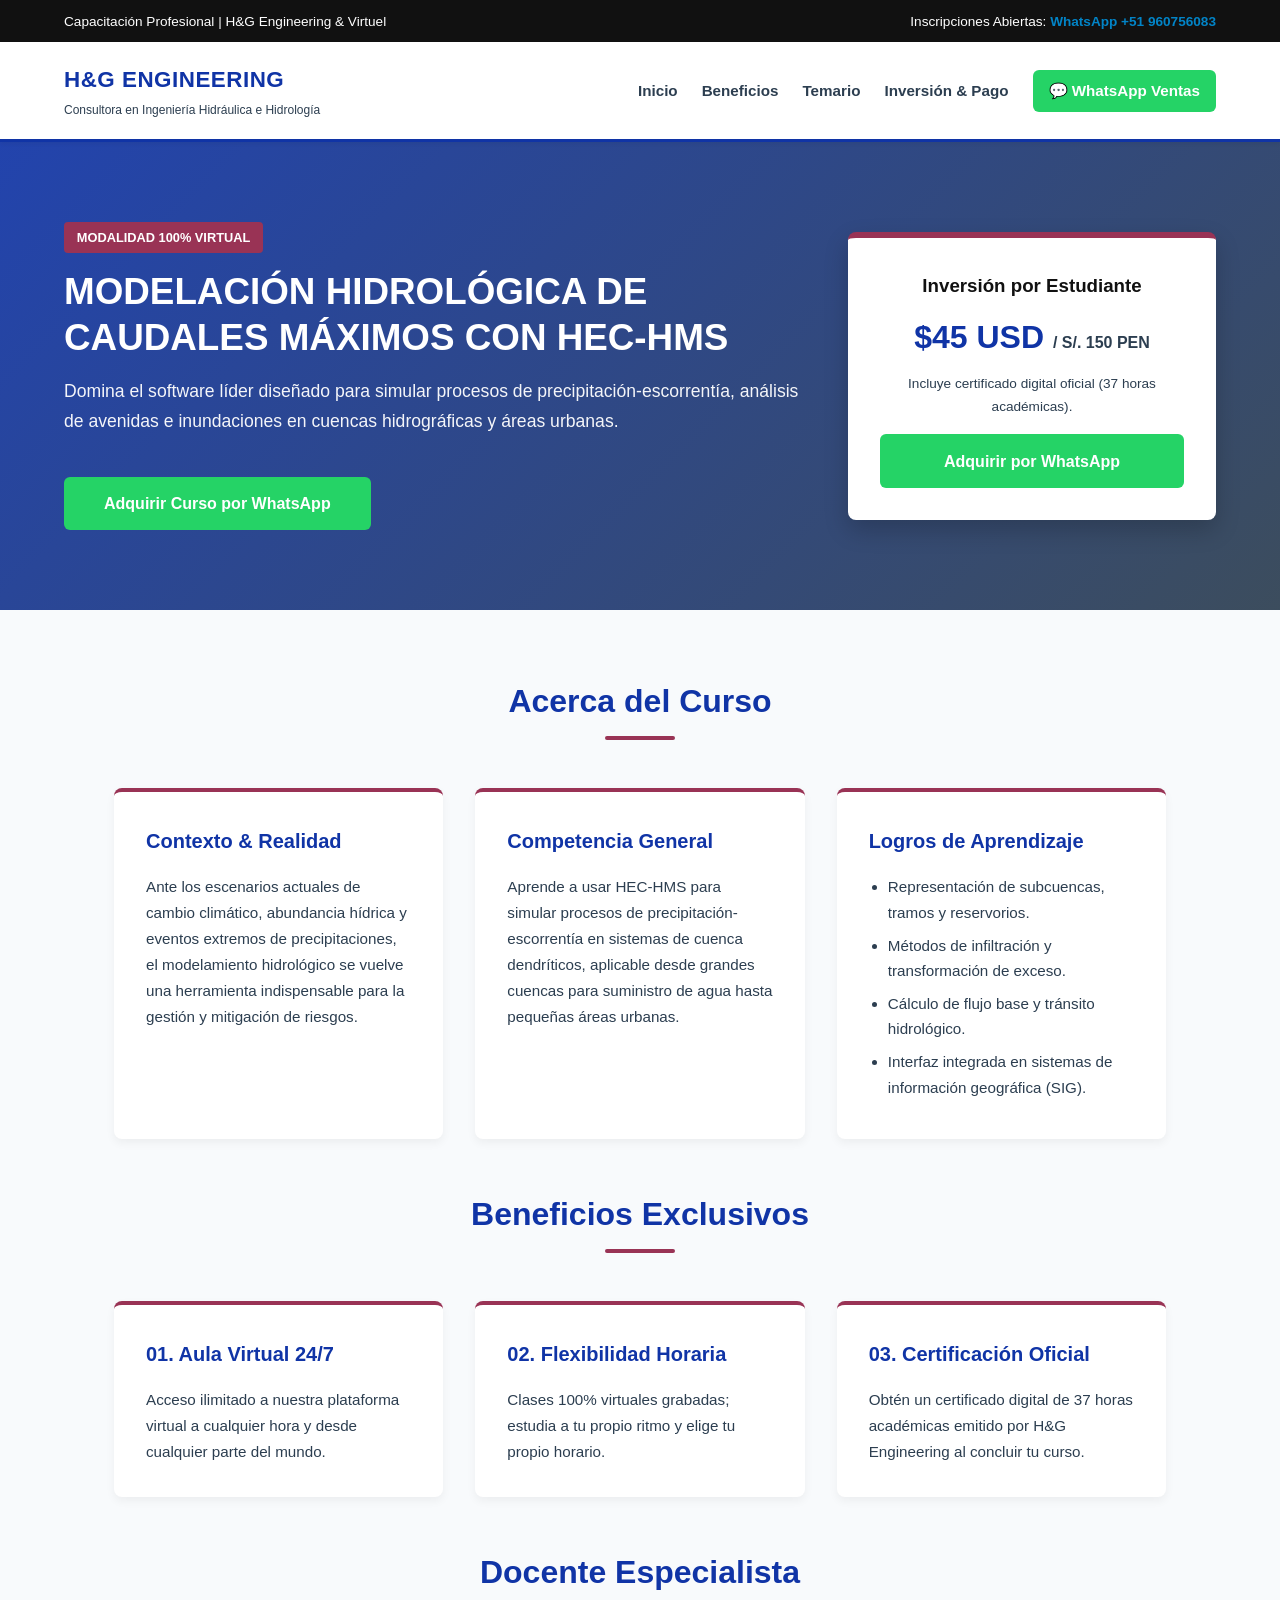
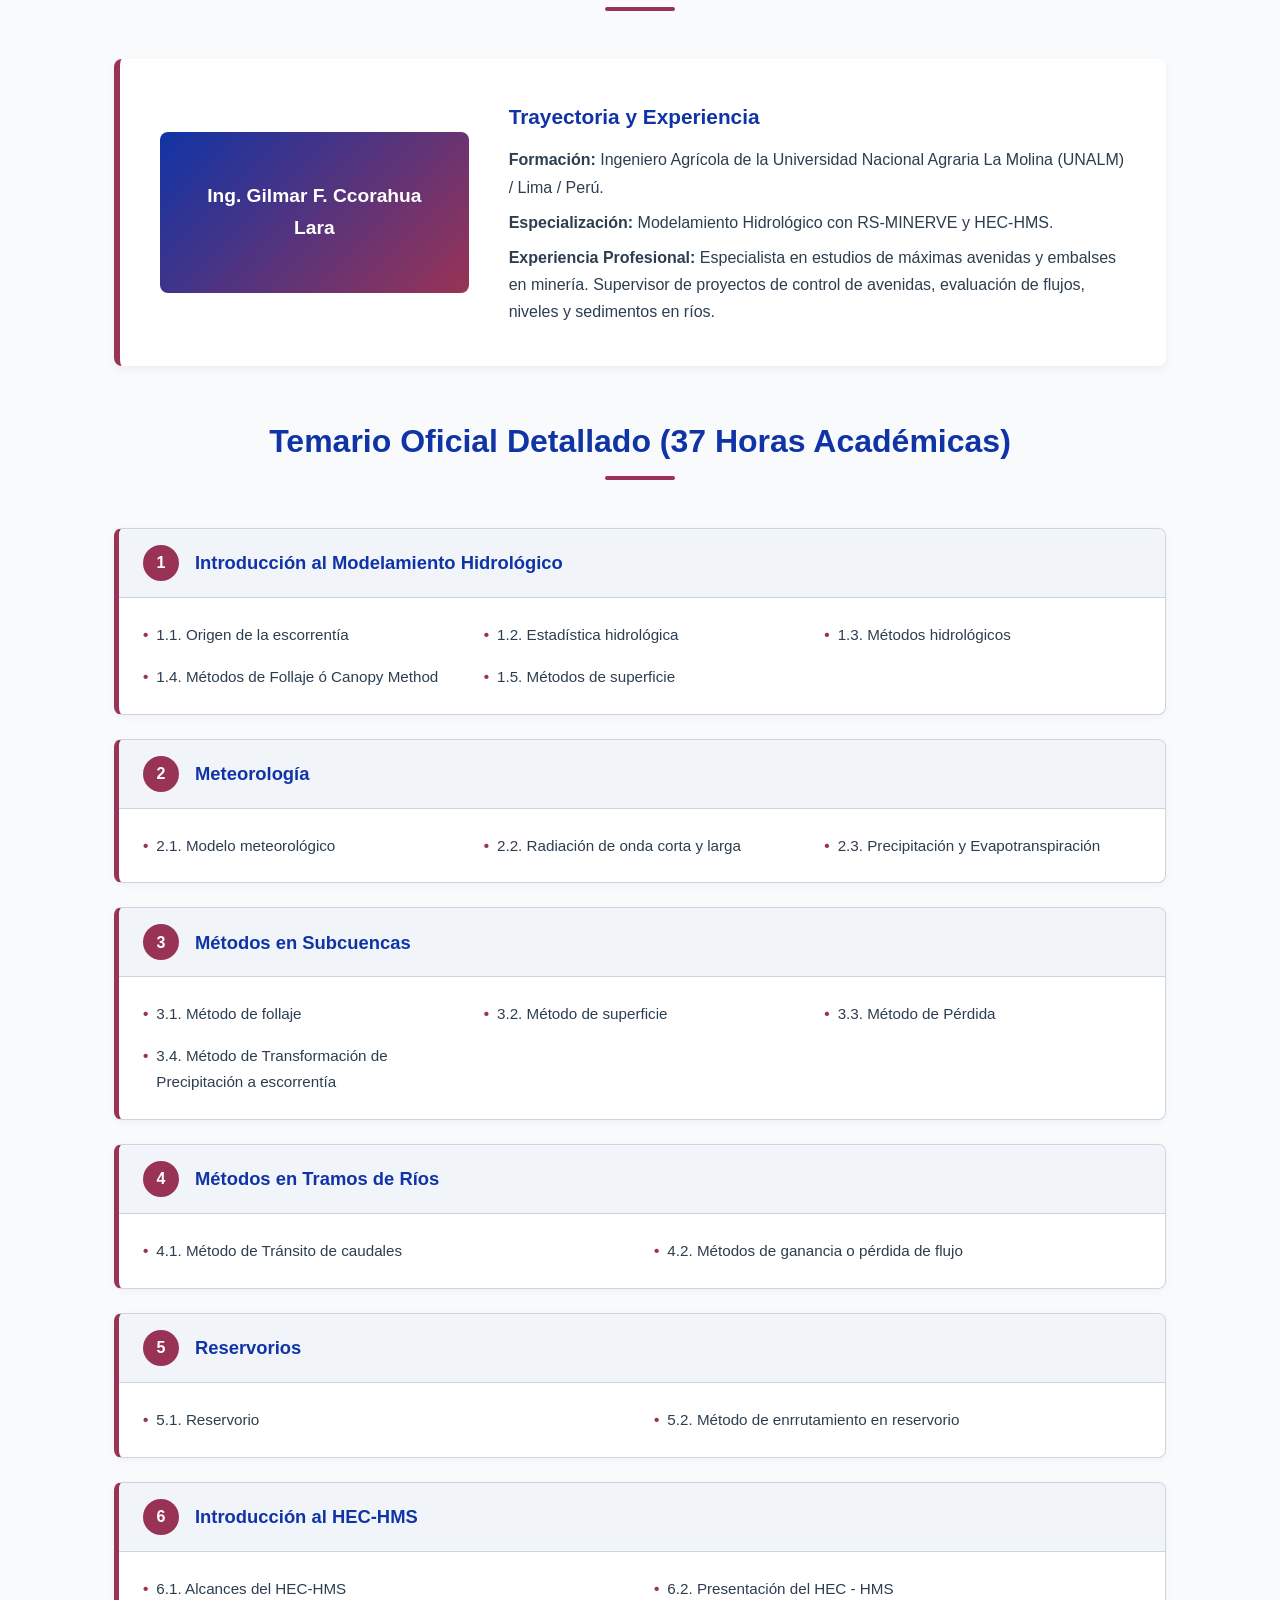
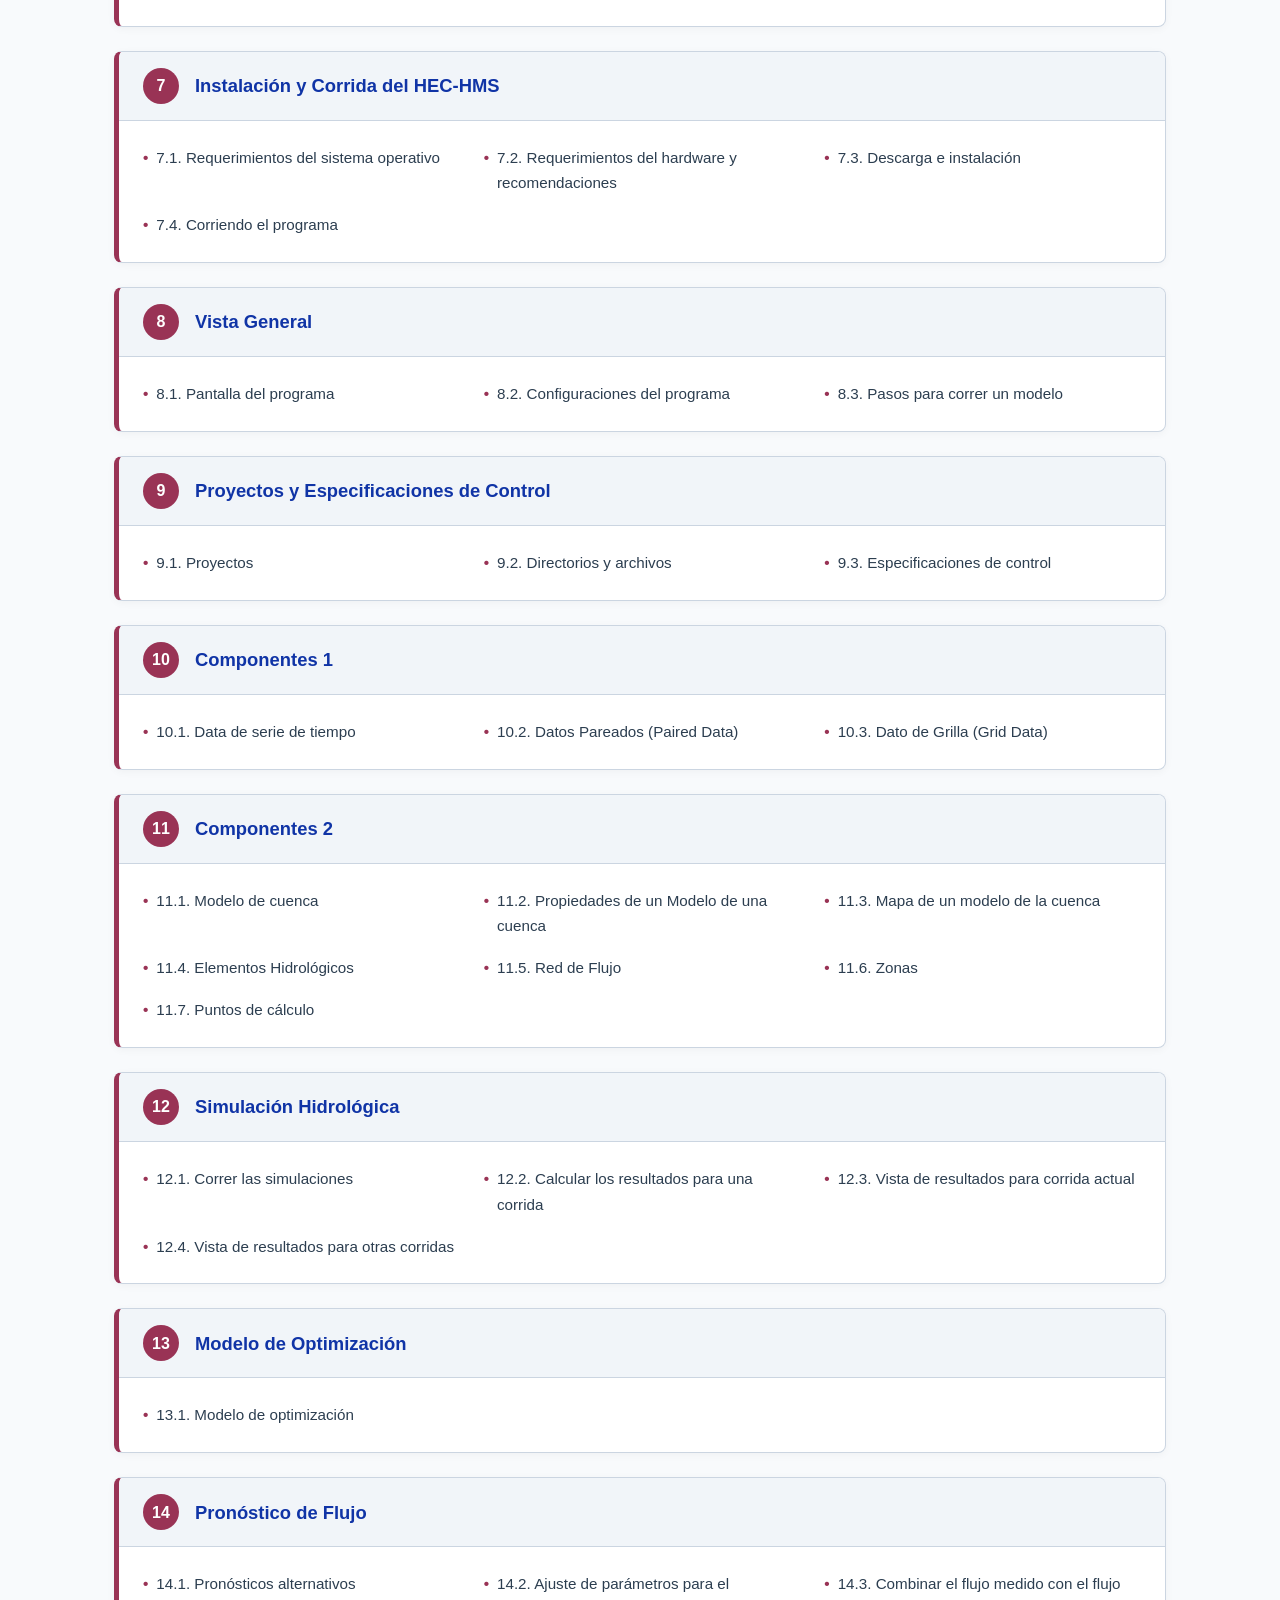
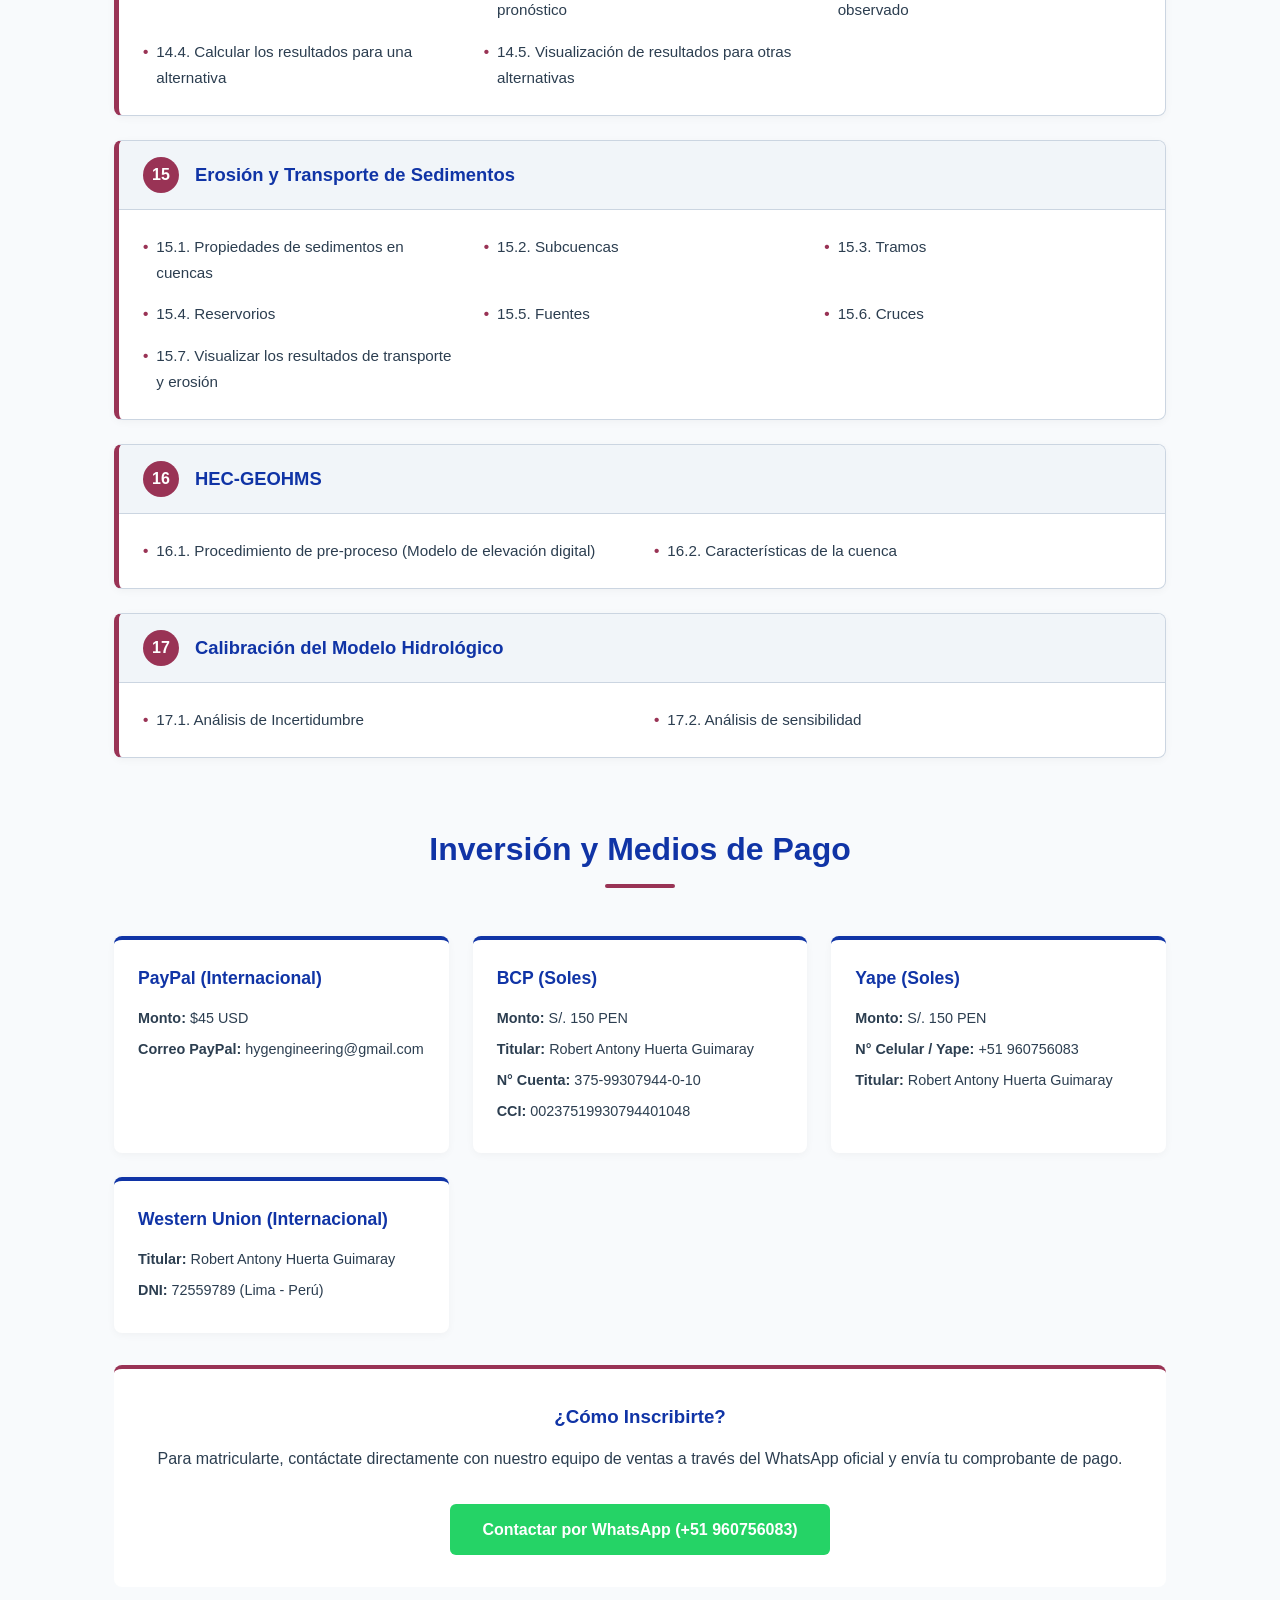
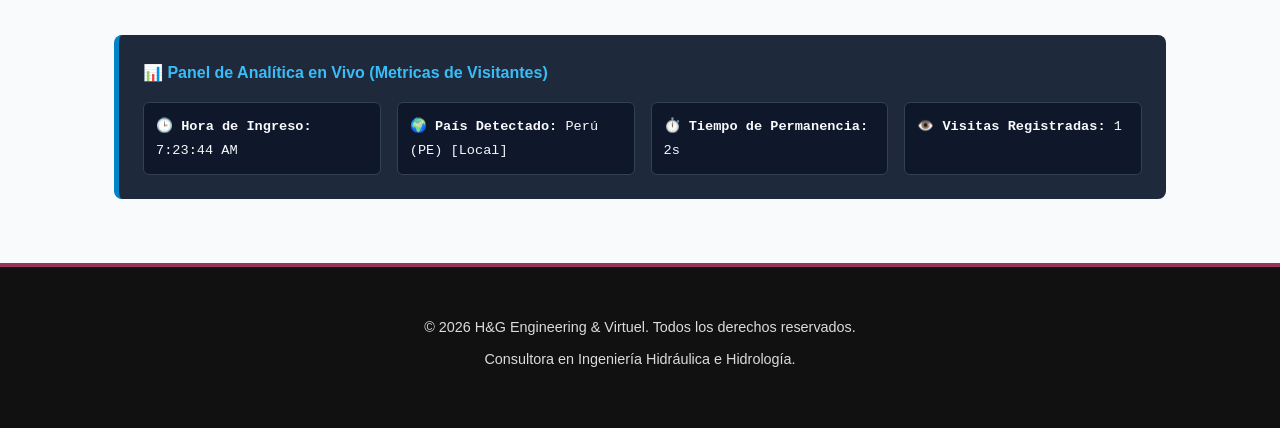
==== index.html @ 6b9d4b21 "Add files via upload" ====
<!DOCTYPE html>
<html lang="es">
<head>
    <meta charset="UTF-8">
    <meta name="viewport" content="width=device-width, initial-scale=1.0">
    <title>Cursos Virtuales de Ingeniería | H&G Engineering</title>
    <style>
        :root {
            --azul-egipcio: #1034A6;
            --azul-cielo: #0284C7;
            --guinda: #993355;
            --guinda-hover: #7A2641;
            --gris-oscuro: #2C3E50;
            --blanco: #FFFFFF;
            --negro: #111111;
            --fondo-gris: #F8FAFC;
            --borde-color: #CBD5E1;
        }

        * {
            box-sizing: border-box;
            margin: 0;
            padding: 0;
            scroll-behavior: smooth;
        }

        body {
            font-family: 'Segoe UI', Tahoma, Geneva, Verdana, sans-serif;
            background-color: var(--fondo-gris);
            color: var(--gris-oscuro);
            line-height: 1.7;
        }

        /* Top Bar */
        .top-bar {
            background-color: var(--negro);
            color: var(--blanco);
            padding: 0.6rem 5%;
            font-size: 0.85rem;
            display: flex;
            justify-content: space-between;
            align-items: center;
            flex-wrap: wrap;
            gap: 0.5rem;
        }

        .top-bar span {
            color: var(--azul-cielo);
            font-weight: bold;
        }

        /* Header / Nav */
        header {
            background-color: var(--blanco);
            border-bottom: 3px solid var(--azul-egipcio);
            padding: 1.2rem 5%;
            display: flex;
            justify-content: space-between;
            align-items: center;
            position: sticky;
            top: 0;
            z-index: 1000;
            box-shadow: 0 2px 4px rgba(0,0,0,0.05);
        }

        .logo h1 {
            font-size: 1.4rem;
            color: var(--azul-egipcio);
            text-transform: uppercase;
            letter-spacing: 0.5px;
        }

        .logo span {
            color: var(--azul-egipcio);
        }

        .logo-sub {
            font-size: 0.75rem;
            color: var(--gris-oscuro);
        }

        nav ul {
            list-style: none;
            display: flex;
            gap: 1.5rem;
            align-items: center;
        }

        nav a {
            text-decoration: none;
            color: var(--gris-oscuro);
            font-weight: 600;
            font-size: 0.95rem;
            transition: color 0.2s;
        }

        nav a:hover {
            color: var(--guinda);
        }

        .btn-whatsapp-header {
            background-color: #25D366;
            color: white !important;
            padding: 0.5rem 1rem;
            border-radius: 6px;
            font-weight: bold;
            display: inline-flex;
            align-items: center;
            gap: 0.4rem;
            text-decoration: none;
        }

        .btn-whatsapp-header:hover {
            background-color: #1EBE5D;
        }

        /* Hero Section */
        .hero {
            background: linear-gradient(135deg, rgba(16, 52, 166, 0.92), rgba(44, 62, 80, 0.92)), url('https://images.unsplash.com/photo-1541888946425-d0fbb18f029b?auto=format&fit=crop&w=1920&q=80') no-repeat center center/cover;
            color: var(--blanco);
            padding: 5rem 5%;
            display: grid;
            grid-template-columns: 2fr 1fr;
            gap: 3rem;
            align-items: center;
        }

        .hero-content h2 {
            font-size: 2.3rem;
            margin-bottom: 1rem;
            line-height: 1.25;
            text-transform: uppercase;
        }

        .hero-content p {
            font-size: 1.1rem;
            opacity: 0.95;
            margin-bottom: 1.5rem;
        }

        .badge {
            display: inline-block;
            background-color: var(--guinda);
            color: var(--blanco);
            padding: 0.3rem 0.8rem;
            font-size: 0.8rem;
            font-weight: bold;
            text-transform: uppercase;
            border-radius: 4px;
            margin-bottom: 1rem;
        }

        .hero-card {
            background: var(--blanco);
            color: var(--negro);
            padding: 2rem;
            border-radius: 8px;
            border-top: 6px solid var(--guinda);
            box-shadow: 0 10px 25px rgba(0,0,0,0.2);
            text-align: center;
        }

        .price-tag {
            font-size: 2rem;
            color: var(--azul-egipcio);
            font-weight: bold;
            margin: 0.5rem 0;
        }

        .price-tag span {
            font-size: 1rem;
            color: var(--gris-oscuro);
        }

        .btn {
            display: block;
            text-align: center;
            background-color: var(--guinda);
            color: var(--blanco);
            padding: 0.85rem;
            text-decoration: none;
            font-weight: bold;
            border-radius: 6px;
            transition: background 0.2s, transform 0.1s;
            margin-top: 1rem;
        }

        .btn:hover {
            background-color: var(--guinda-hover);
            transform: translateY(-2px);
        }

        .btn-whatsapp-main {
            background-color: #25D366;
        }
        .btn-whatsapp-main:hover {
            background-color: #1EBE5D;
        }

        /* Container */
        .container {
            max-width: 1100px;
            margin: 4rem auto;
            padding: 0 1.5rem;
        }

        .section-title {
            text-align: center;
            font-size: 2rem;
            color: var(--azul-egipcio);
            margin-bottom: 3rem;
            position: relative;
        }

        .section-title::after {
            content: '';
            display: block;
            width: 70px;
            height: 4px;
            background-color: var(--guinda);
            margin: 0.5rem auto 0 auto;
            border-radius: 2px;
        }

        /* Grid Cards */
        .grid-3 {
            display: grid;
            grid-template-columns: repeat(auto-fit, minmax(300px, 1fr));
            gap: 2rem;
            margin-bottom: 3rem;
        }

        .card {
            background: var(--blanco);
            border-radius: 8px;
            padding: 2rem;
            box-shadow: 0 4px 10px rgba(0,0,0,0.05);
            border-top: 4px solid var(--guinda);
            transition: transform 0.2s;
        }

        .card:hover {
            transform: translateY(-5px);
        }

        .card h3 {
            color: var(--azul-egipcio);
            margin-bottom: 1rem;
            font-size: 1.25rem;
        }

        .card p, .card ul {
            font-size: 0.95rem;
            color: var(--gris-oscuro);
        }

        .card ul {
            margin-left: 1.2rem;
            margin-top: 0.5rem;
        }

        .card li {
            margin-bottom: 0.4rem;
        }

        /* Detailed Temario Styles */
        .temario-container {
            display: flex;
            flex-direction: column;
            gap: 1.5rem;
        }

        .modulo-card {
            background: var(--blanco);
            border-radius: 8px;
            border: 1px solid var(--borde-color);
            box-shadow: 0 2px 8px rgba(0,0,0,0.04);
            overflow: hidden;
            border-left: 5px solid var(--guinda);
        }

        .modulo-header {
            background-color: #F1F5F9;
            padding: 1rem 1.5rem;
            display: flex;
            align-items: center;
            gap: 1rem;
            border-bottom: 1px solid var(--borde-color);
        }

        .modulo-num {
            background-color: var(--guinda);
            color: var(--blanco);
            width: 36px;
            height: 36px;
            display: flex;
            align-items: center;
            justify-content: center;
            border-radius: 50%;
            font-weight: bold;
            font-size: 1rem;
            flex-shrink: 0;
        }

        .modulo-header h3 {
            color: var(--azul-egipcio);
            font-size: 1.15rem;
        }

        .modulo-body {
            padding: 1.25rem 1.5rem;
        }

        .modulo-body ul {
            list-style: none;
            display: grid;
            grid-template-columns: repeat(auto-fit, minmax(280px, 1fr));
            gap: 0.5rem 1.5rem;
        }

        .modulo-body li {
            font-size: 0.95rem;
            color: var(--gris-oscuro);
            padding: 0.25rem 0;
            display: flex;
            align-items: flex-start;
            gap: 0.5rem;
        }

        .modulo-body li::before {
            content: "•";
            color: var(--guinda);
            font-weight: bold;
        }

        @media (max-width: 768px) {
            .hero {
                grid-template-columns: 1fr;
            }
            nav ul {
                display: none;
            }
            .modulo-body ul {
                grid-template-columns: 1fr;
            }
        }

        /* Docente Section */
        .docente-section {
            background: var(--blanco);
            border-radius: 8px;
            padding: 2.5rem;
            box-shadow: 0 4px 10px rgba(0,0,0,0.05);
            display: grid;
            grid-template-columns: 1fr 2fr;
            gap: 2.5rem;
            align-items: center;
            margin-bottom: 3rem;
            border-left: 6px solid var(--guinda);
        }

        .docente-img {
            background: linear-gradient(135deg, var(--azul-egipcio), var(--guinda));
            color: white;
            padding: 3rem 2rem;
            text-align: center;
            border-radius: 8px;
            font-weight: bold;
            font-size: 1.2rem;
        }

        /* Payment Section */
        .payment-grid {
            display: grid;
            grid-template-columns: repeat(auto-fit, minmax(250px, 1fr));
            gap: 1.5rem;
        }

        .payment-card {
            background: var(--blanco);
            border-radius: 8px;
            padding: 1.5rem;
            border-top: 4px solid var(--azul-egipcio);
            box-shadow: 0 2px 8px rgba(0,0,0,0.04);
        }

        .payment-card h4 {
            color: var(--azul-egipcio);
            margin-bottom: 0.75rem;
            font-size: 1.1rem;
        }

        .payment-card p {
            font-size: 0.9rem;
            margin-bottom: 0.4rem;
        }

        /* Analytics Dashboard Widget */
        .analytics-widget {
            background: #1E293B;
            color: #F8FAFC;
            padding: 1.5rem;
            border-radius: 8px;
            margin-top: 3rem;
            font-family: monospace;
            font-size: 0.85rem;
            border-left: 5px solid var(--azul-cielo);
        }

        .analytics-widget h4 {
            color: #38BDF8;
            margin-bottom: 0.75rem;
            font-size: 1rem;
            font-family: sans-serif;
        }

        .analytics-grid {
            display: grid;
            grid-template-columns: repeat(auto-fit, minmax(200px, 1fr));
            gap: 1rem;
        }

        .stat-box {
            background: #0F172A;
            padding: 0.75rem;
            border-radius: 6px;
            border: 1px solid #334155;
        }

        /* Footer */
        footer {
            background-color: var(--negro);
            color: var(--blanco);
            text-align: center;
            padding: 3rem 1.5rem;
            margin-top: 4rem;
            border-top: 4px solid var(--guinda);
        }

        footer p {
            opacity: 0.85;
            font-size: 0.9rem;
            margin-bottom: 0.5rem;
        }
    </style>
</head>
<body id="inicio">

    <!-- Top Bar -->
    <div class="top-bar">
        <div>Capacitación Profesional | H&G Engineering & Virtuel</div>
        <div>Inscripciones Abiertas: <span>WhatsApp +51 960756083</span></div>
    </div>

    <!-- Header (Botón WhatsApp 1 de 2) -->
    <header>
        <div class="logo">
            <h1>H&G <span>Engineering</span></h1>
            <div class="logo-sub">Consultora en Ingeniería Hidráulica e Hidrología</div>
        </div>
        <nav>
            <ul>
                <li><a href="#inicio">Inicio</a></li>
                <li><a href="#beneficios">Beneficios</a></li>
                <li><a href="#temario">Temario</a></li>
                <li><a href="#inversion">Inversión & Pago</a></li>
                <li><a href="https://wa.me/51960756083?text=Hola,%20quiero%20adquirir%20el%20curso%20HEC-HMS." target="_blank" class="btn-whatsapp-header">💬 WhatsApp Ventas</a></li>
            </ul>
        </nav>
    </header>

    <!-- Hero Section -->
    <section class="hero">
        <div class="hero-content">
            <span class="badge">Modalidad 100% Virtual</span>
            <h2>Modelación Hidrológica de Caudales Máximos con HEC-HMS</h2>
            <p>Domina el software líder diseñado para simular procesos de precipitación-escorrentía, análisis de avenidas e inundaciones en cuencas hidrográficas y áreas urbanas.</p>
            <a href="https://wa.me/51960756083?text=Hola,%20quiero%20adquirir%20el%20curso%20HEC-HMS." target="_blank" class="btn btn-whatsapp-main" style="display:inline-block; width:auto; padding: 0.8rem 2.5rem;">Adquirir Curso por WhatsApp</a>
        </div>
        <div class="hero-card">
            <h3>Inversión por Estudiante</h3>
            <div class="price-tag">$45 USD <span>/ S/. 150 PEN</span></div>
            <p style="font-size: 0.85rem; color: var(--gris-oscuro); margin-bottom: 1rem;">Incluye certificado digital oficial (37 horas académicas).</p>
            <a href="https://wa.me/51960756083?text=Hola,%20quiero%20adquirir%20el%20curso%20HEC-HMS." target="_blank" class="btn btn-whatsapp-main">Adquirir por WhatsApp</a>
        </div>
    </section>

    <!-- Container -->
    <div class="container">

        <!-- Introducción & Competencia -->
        <h2 class="section-title">Acerca del Curso</h2>
        <div class="grid-3">
            <div class="card">
                <h3>Contexto & Realidad</h3>
                <p>Ante los escenarios actuales de cambio climático, abundancia hídrica y eventos extremos de precipitaciones, el modelamiento hidrológico se vuelve una herramienta indispensable para la gestión y mitigación de riesgos.</p>
            </div>
            <div class="card">
                <h3>Competencia General</h3>
                <p>Aprende a usar HEC-HMS para simular procesos de precipitación-escorrentía en sistemas de cuenca dendríticos, aplicable desde grandes cuencas para suministro de agua hasta pequeñas áreas urbanas.</p>
            </div>
            <div class="card">
                <h3>Logros de Aprendizaje</h3>
                <ul>
                    <li>Representación de subcuencas, tramos y reservorios.</li>
                    <li>Métodos de infiltración y transformación de exceso.</li>
                    <li>Cálculo de flujo base y tránsito hidrológico.</li>
                    <li>Interfaz integrada en sistemas de información geográfica (SIG).</li>
                </ul>
            </div>
        </div>

        <!-- Beneficios -->
        <h2 class="section-title" id="beneficios">Beneficios Exclusivos</h2>
        <div class="grid-3">
            <div class="card">
                <h3>01. Aula Virtual 24/7</h3>
                <p>Acceso ilimitado a nuestra plataforma virtual a cualquier hora y desde cualquier parte del mundo.</p>
            </div>
            <div class="card">
                <h3>02. Flexibilidad Horaria</h3>
                <p>Clases 100% virtuales grabadas; estudia a tu propio ritmo y elige tu propio horario.</p>
            </div>
            <div class="card">
                <h3>03. Certificación Oficial</h3>
                <p>Obtén un certificado digital de 37 horas académicas emitido por H&G Engineering al concluir tu curso.</p>
            </div>
        </div>

        <!-- Docente -->
        <h2 class="section-title">Docente Especialista</h2>
        <div class="docente-section">
            <div class="docente-img">
                Ing. Gilmar F. Ccorahua Lara
            </div>
            <div>
                <h3 style="color: var(--azul-egipcio); margin-bottom: 0.75rem; font-size: 1.3rem;">Trayectoria y Experiencia</h3>
                <p style="margin-bottom: 0.5rem;"><strong>Formación:</strong> Ingeniero Agrícola de la Universidad Nacional Agraria La Molina (UNALM) / Lima / Perú.</p>
                <p style="margin-bottom: 0.5rem;"><strong>Especialización:</strong> Modelamiento Hidrológico con RS-MINERVE y HEC-HMS.</p>
                <p><strong>Experiencia Profesional:</strong> Especialista en estudios de máximas avenidas y embalses en minería. Supervisor de proyectos de control de avenidas, evaluación de flujos, niveles y sedimentos en ríos.</p>
            </div>
        </div>

        <!-- Temario Detallado -->
        <h2 class="section-title" id="temario">Temario Oficial Detallado (37 Horas Académicas)</h2>
        <div class="temario-container">

            <div class="modulo-card">
                <div class="modulo-header">
                    <div class="modulo-num">1</div>
                    <h3>Introducción al Modelamiento Hidrológico</h3>
                </div>
                <div class="modulo-body">
                    <ul>
                        <li>1.1. Origen de la escorrentía</li>
                        <li>1.2. Estadística hidrológica</li>
                        <li>1.3. Métodos hidrológicos</li>
                        <li>1.4. Métodos de Follaje ó Canopy Method</li>
                        <li>1.5. Métodos de superficie</li>
                    </ul>
                </div>
            </div>

            <div class="modulo-card">
                <div class="modulo-header">
                    <div class="modulo-num">2</div>
                    <h3>Meteorología</h3>
                </div>
                <div class="modulo-body">
                    <ul>
                        <li>2.1. Modelo meteorológico</li>
                        <li>2.2. Radiación de onda corta y larga</li>
                        <li>2.3. Precipitación y Evapotranspiración</li>
                    </ul>
                </div>
            </div>

            <div class="modulo-card">
                <div class="modulo-header">
                    <div class="modulo-num">3</div>
                    <h3>Métodos en Subcuencas</h3>
                </div>
                <div class="modulo-body">
                    <ul>
                        <li>3.1. Método de follaje</li>
                        <li>3.2. Método de superficie</li>
                        <li>3.3. Método de Pérdida</li>
                        <li>3.4. Método de Transformación de Precipitación a escorrentía</li>
                    </ul>
                </div>
            </div>

            <div class="modulo-card">
                <div class="modulo-header">
                    <div class="modulo-num">4</div>
                    <h3>Métodos en Tramos de Ríos</h3>
                </div>
                <div class="modulo-body">
                    <ul>
                        <li>4.1. Método de Tránsito de caudales</li>
                        <li>4.2. Métodos de ganancia o pérdida de flujo</li>
                    </ul>
                </div>
            </div>

            <div class="modulo-card">
                <div class="modulo-header">
                    <div class="modulo-num">5</div>
                    <h3>Reservorios</h3>
                </div>
                <div class="modulo-body">
                    <ul>
                        <li>5.1. Reservorio</li>
                        <li>5.2. Método de enrrutamiento en reservorio</li>
                    </ul>
                </div>
            </div>

            <div class="modulo-card">
                <div class="modulo-header">
                    <div class="modulo-num">6</div>
                    <h3>Introducción al HEC-HMS</h3>
                </div>
                <div class="modulo-body">
                    <ul>
                        <li>6.1. Alcances del HEC-HMS</li>
                        <li>6.2. Presentación del HEC - HMS</li>
                    </ul>
                </div>
            </div>

            <div class="modulo-card">
                <div class="modulo-header">
                    <div class="modulo-num">7</div>
                    <h3>Instalación y Corrida del HEC-HMS</h3>
                </div>
                <div class="modulo-body">
                    <ul>
                        <li>7.1. Requerimientos del sistema operativo</li>
                        <li>7.2. Requerimientos del hardware y recomendaciones</li>
                        <li>7.3. Descarga e instalación</li>
                        <li>7.4. Corriendo el programa</li>
                    </ul>
                </div>
            </div>

            <div class="modulo-card">
                <div class="modulo-header">
                    <div class="modulo-num">8</div>
                    <h3>Vista General</h3>
                </div>
                <div class="modulo-body">
                    <ul>
                        <li>8.1. Pantalla del programa</li>
                        <li>8.2. Configuraciones del programa</li>
                        <li>8.3. Pasos para correr un modelo</li>
                    </ul>
                </div>
            </div>

            <div class="modulo-card">
                <div class="modulo-header">
                    <div class="modulo-num">9</div>
                    <h3>Proyectos y Especificaciones de Control</h3>
                </div>
                <div class="modulo-body">
                    <ul>
                        <li>9.1. Proyectos</li>
                        <li>9.2. Directorios y archivos</li>
                        <li>9.3. Especificaciones de control</li>
                    </ul>
                </div>
            </div>

            <div class="modulo-card">
                <div class="modulo-header">
                    <div class="modulo-num">10</div>
                    <h3>Componentes 1</h3>
                </div>
                <div class="modulo-body">
                    <ul>
                        <li>10.1. Data de serie de tiempo</li>
                        <li>10.2. Datos Pareados (Paired Data)</li>
                        <li>10.3. Dato de Grilla (Grid Data)</li>
                    </ul>
                </div>
            </div>

            <div class="modulo-card">
                <div class="modulo-header">
                    <div class="modulo-num">11</div>
                    <h3>Componentes 2</h3>
                </div>
                <div class="modulo-body">
                    <ul>
                        <li>11.1. Modelo de cuenca</li>
                        <li>11.2. Propiedades de un Modelo de una cuenca</li>
                        <li>11.3. Mapa de un modelo de la cuenca</li>
                        <li>11.4. Elementos Hidrológicos</li>
                        <li>11.5. Red de Flujo</li>
                        <li>11.6. Zonas</li>
                        <li>11.7. Puntos de cálculo</li>
                    </ul>
                </div>
            </div>

            <div class="modulo-card">
                <div class="modulo-header">
                    <div class="modulo-num">12</div>
                    <h3>Simulación Hidrológica</h3>
                </div>
                <div class="modulo-body">
                    <ul>
                        <li>12.1. Correr las simulaciones</li>
                        <li>12.2. Calcular los resultados para una corrida</li>
                        <li>12.3. Vista de resultados para corrida actual</li>
                        <li>12.4. Vista de resultados para otras corridas</li>
                    </ul>
                </div>
            </div>

            <div class="modulo-card">
                <div class="modulo-header">
                    <div class="modulo-num">13</div>
                    <h3>Modelo de Optimización</h3>
                </div>
                <div class="modulo-body">
                    <ul>
                        <li>13.1. Modelo de optimización</li>
                    </ul>
                </div>
            </div>

            <div class="modulo-card">
                <div class="modulo-header">
                    <div class="modulo-num">14</div>
                    <h3>Pronóstico de Flujo</h3>
                </div>
                <div class="modulo-body">
                    <ul>
                        <li>14.1. Pronósticos alternativos</li>
                        <li>14.2. Ajuste de parámetros para el pronóstico</li>
                        <li>14.3. Combinar el flujo medido con el flujo observado</li>
                        <li>14.4. Calcular los resultados para una alternativa</li>
                        <li>14.5. Visualización de resultados para otras alternativas</li>
                    </ul>
                </div>
            </div>

            <div class="modulo-card">
                <div class="modulo-header">
                    <div class="modulo-num">15</div>
                    <h3>Erosión y Transporte de Sedimentos</h3>
                </div>
                <div class="modulo-body">
                    <ul>
                        <li>15.1. Propiedades de sedimentos en cuencas</li>
                        <li>15.2. Subcuencas</li>
                        <li>15.3. Tramos</li>
                        <li>15.4. Reservorios</li>
                        <li>15.5. Fuentes</li>
                        <li>15.6. Cruces</li>
                        <li>15.7. Visualizar los resultados de transporte y erosión</li>
                    </ul>
                </div>
            </div>

            <div class="modulo-card">
                <div class="modulo-header">
                    <div class="modulo-num">16</div>
                    <h3>HEC-GEOHMS</h3>
                </div>
                <div class="modulo-body">
                    <ul>
                        <li>16.1. Procedimiento de pre-proceso (Modelo de elevación digital)</li>
                        <li>16.2. Características de la cuenca</li>
                    </ul>
                </div>
            </div>

            <div class="modulo-card">
                <div class="modulo-header">
                    <div class="modulo-num">17</div>
                    <h3>Calibración del Modelo Hidrológico</h3>
                </div>
                <div class="modulo-body">
                    <ul>
                        <li>17.1. Análisis de Incertidumbre</li>
                        <li>17.2. Análisis de sensibilidad</li>
                    </ul>
                </div>
            </div>

        </div>

        <!-- Inversión y Medios de Pago -->
        <h2 class="section-title" id="inversion" style="margin-top: 4rem;">Inversión y Medios de Pago</h2>
        <div class="payment-grid">
            <div class="payment-card">
                <h4>PayPal (Internacional)</h4>
                <p><strong>Monto:</strong> $45 USD</p>
                <p><strong>Correo PayPal:</strong> hygengineering@gmail.com</p>
            </div>
            <div class="payment-card">
                <h4>BCP (Soles)</h4>
                <p><strong>Monto:</strong> S/. 150 PEN</p>
                <p><strong>Titular:</strong> Robert Antony Huerta Guimaray</p>
                <p><strong>N° Cuenta:</strong> 375-99307944-0-10</p>
                <p><strong>CCI:</strong> 00237519930794401048</p>
            </div>
            <div class="payment-card">
                <h4>Yape (Soles)</h4>
                <p><strong>Monto:</strong> S/. 150 PEN</p>
                <p><strong>N° Celular / Yape:</strong> +51 960756083</p>
                <p><strong>Titular:</strong> Robert Antony Huerta Guimaray</p>
            </div>
            <div class="payment-card">
                <h4>Western Union (Internacional)</h4>
                <p><strong>Titular:</strong> Robert Antony Huerta Guimaray</p>
                <p><strong>DNI:</strong> 72559789 (Lima - Perú)</p>
            </div>
        </div>

        <!-- Inscripción Notice (Botón WhatsApp 2 de 2) -->
        <div style="background: var(--blanco); border-radius: 8px; padding: 2rem; margin-top: 2rem; text-align: center; border-top: 4px solid var(--guinda);">
            <h3 style="color: var(--azul-egipcio); margin-bottom: 0.75rem;">¿Cómo Inscribirte?</h3>
            <p style="margin-bottom: 1rem;">Para matricularte, contáctate directamente con nuestro equipo de ventas a través del WhatsApp oficial y envía tu comprobante de pago.</p>
            <a href="https://wa.me/51960756083?text=Hola,%20quiero%20adquirir%20el%20curso%20HEC-HMS." target="_blank" class="btn btn-whatsapp-main" style="display:inline-block; width:auto; padding: 0.75rem 2rem;">Contactar por WhatsApp (+51 960756083)</a>
        </div>

        <!-- Built-in Analytics Dashboard -->
        <div class="analytics-widget">
            <h4>📊 Panel de Analítica en Vivo (Metricas de Visitantes)</h4>
            <div class="analytics-grid" style="margin-top: 1rem;">
                <div class="stat-box">
                    <strong>🕒 Hora de Ingreso:</strong> <span id="stat-time">-</span>
                </div>
                <div class="stat-box">
                    <strong>🌍 País Detectado:</strong> <span id="stat-country">Cargando...</span>
                </div>
                <div class="stat-box">
                    <strong>⏱️ Tiempo de Permanencia:</strong> <span id="stat-duration">0s</span>
                </div>
                <div class="stat-box">
                    <strong>👁️ Visitas Registradas:</strong> <span id="stat-visits">1</span>
                </div>
            </div>
        </div>

    </div>

    <!-- Footer -->
    <footer>
        <p>&copy; 2026 H&G Engineering & Virtuel. Todos los derechos reservados.</p>
        <p>Consultora en Ingeniería Hidráulica e Hidrología.</p>
    </footer>

    <!-- Analytics JavaScript Tracker -->
    <script>
        const entryTime = new Date();
        document.getElementById('stat-time').innerText = entryTime.toLocaleTimeString();

        let secondsOnPage = 0;
        setInterval(() => {
            secondsOnPage++;
            document.getElementById('stat-duration').innerText = secondsOnPage + 's';
        }, 1000);

        let visits = localStorage.getItem('hg_visits') || 0;
        visits++;
        localStorage.setItem('hg_visits', visits);
        document.getElementById('stat-visits').innerText = visits;

        fetch('https://ipapi.co/json/')
            .then(res => res.json())
            .then(data => {
                if (data && data.country_name) {
                    document.getElementById('stat-country').innerText = `${data.country_name} (${data.country_code})`;
                } else {
                    document.getElementById('stat-country').innerText = 'Perú (PE)';
                }
            })
            .catch(() => {
                document.getElementById('stat-country').innerText = 'Perú (PE) [Local]';
            });
    </script>

</body>
</html>
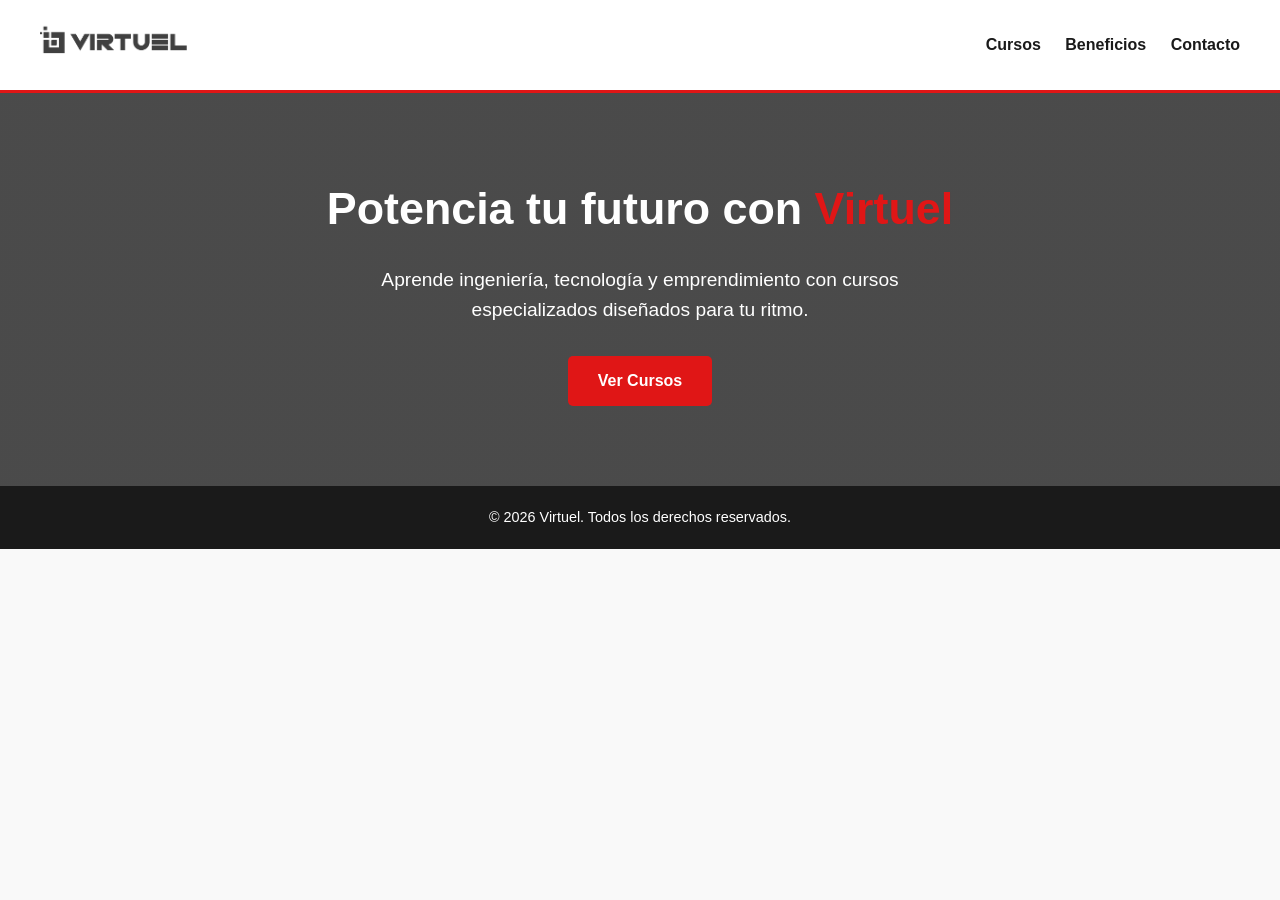
==== commit fde4a7b1: "Rename Index.html to index.html" ====
--- a/index.html
+++ b/index.html
@@ -3,887 +3,121 @@
 <head>
     <meta charset="UTF-8">
     <meta name="viewport" content="width=device-width, initial-scale=1.0">
-    <title>Cursos Virtuales de Ingeniería | H&G Engineering</title>
+    <title>Virtuel - Cursos Especializados</title>
     <style>
         :root {
-            --azul-egipcio: #1034A6;
-            --azul-cielo: #0284C7;
-            --guinda: #993355;
-            --guinda-hover: #7A2641;
-            --gris-oscuro: #2C3E50;
-            --blanco: #FFFFFF;
-            --negro: #111111;
-            --fondo-gris: #F8FAFC;
-            --borde-color: #CBD5E1;
+            --color-principal: #E01616; /* Color rojo solicitado */
+            --color-oscuro: #1a1a1a;
+            --color-fondo: #f9f9f9;
         }
 
         * {
-            box-sizing: border-box;
             margin: 0;
             padding: 0;
-            scroll-behavior: smooth;
+            box-sizing: border-box;
+            font-family: 'Segoe UI', Tahoma, Geneva, Verdana, sans-serif;
         }
 
         body {
-            font-family: 'Segoe UI', Tahoma, Geneva, Verdana, sans-serif;
-            background-color: var(--fondo-gris);
-            color: var(--gris-oscuro);
-            line-height: 1.7;
+            background-color: var(--color-fondo);
+            color: var(--color-oscuro);
+            line-height: 1.6;
         }
 
-        /* Top Bar */
-        .top-bar {
-            background-color: var(--negro);
-            color: var(--blanco);
-            padding: 0.6rem 5%;
-            font-size: 0.85rem;
+        header {
+            background-color: #ffffff;
+            padding: 20px 40px;
             display: flex;
             justify-content: space-between;
             align-items: center;
-            flex-wrap: wrap;
-            gap: 0.5rem;
+            border-bottom: 3px solid var(--color-principal);
         }
 
-        .top-bar span {
-            color: var(--azul-cielo);
-            font-weight: bold;
+        /* Estilo para el logo referenciado como archivo externo */
+        .logo-virtuel {
+            max-height: 50px;
+            width: auto;
         }
 
-        /* Header / Nav */
-        header {
-            background-color: var(--blanco);
-            border-bottom: 3px solid var(--azul-egipcio);
-            padding: 1.2rem 5%;
-            display: flex;
-            justify-content: space-between;
-            align-items: center;
-            position: sticky;
-            top: 0;
-            z-index: 1000;
-            box-shadow: 0 2px 4px rgba(0,0,0,0.05);
+        .nav-links a {
+            text-decoration: none;
+            color: var(--color-oscuro);
+            margin-left: 20px;
+            font-weight: 600;
         }
 
-        .logo h1 {
-            font-size: 1.4rem;
-            color: var(--azul-egipcio);
-            text-transform: uppercase;
-            letter-spacing: 0.5px;
+        .nav-links a:hover {
+            color: var(--color-principal);
         }
 
-        .logo span {
-            color: var(--azul-egipcio);
+        .hero {
+            padding: 80px 20px;
+            text-align: center;
+            background: linear-gradient(rgba(0, 0, 0, 0.7), rgba(0, 0, 0, 0.7)), url('assets/hero-bg.jpg') no-repeat center center/cover;
+            color: #ffffff;
         }
 
-        .logo-sub {
-            font-size: 0.75rem;
-            color: var(--gris-oscuro);
+        .hero h1 {
+            font-size: 2.8rem;
+            margin-bottom: 20px;
         }
 
-        nav ul {
-            list-style: none;
-            display: flex;
-            gap: 1.5rem;
-            align-items: center;
+        .hero h1 span {
+            color: var(--color-principal);
         }
 
-        nav a {
-            text-decoration: none;
-            color: var(--gris-oscuro);
-            font-weight: 600;
-            font-size: 0.95rem;
-            transition: color 0.2s;
+        .hero p {
+            font-size: 1.2rem;
+            max-width: 600px;
+            margin: 0 auto 30px auto;
         }
 
-        nav a:hover {
-            color: var(--guinda);
+        .btn-cta {
+            display: inline-block;
+            background-color: var(--color-principal);
+            color: #ffffff;
+            padding: 12px 30px;
+            font-size: 1rem;
+            font-weight: bold;
+            text-decoration: none;
+            border-radius: 5px;
+            transition: background 0.3s ease;
         }
 
-        .btn-whatsapp-header {
-            background-color: #25D366;
-            color: white !important;
-            padding: 0.5rem 1rem;
-            border-radius: 6px;
-            font-weight: bold;
-            display: inline-flex;
-            align-items: center;
-            gap: 0.4rem;
-            text-decoration: none;
+        .btn-cta:hover {
+            background-color: #b51010;
         }
 
-        .btn-whatsapp-header:hover {
-            background-color: #1EBE5D;
-        }
-
-        /* Hero Section */
-        .hero {
-            background: linear-gradient(135deg, rgba(16, 52, 166, 0.92), rgba(44, 62, 80, 0.92)), url('https://images.unsplash.com/photo-1541888946425-d0fbb18f029b?auto=format&fit=crop&w=1920&q=80') no-repeat center center/cover;
-            color: var(--blanco);
-            padding: 5rem 5%;
-            display: grid;
-            grid-template-columns: 2fr 1fr;
-            gap: 3rem;
-            align-items: center;
-        }
-
-        .hero-content h2 {
-            font-size: 2.3rem;
-            margin-bottom: 1rem;
-            line-height: 1.25;
-            text-transform: uppercase;
-        }
-
-        .hero-content p {
-            font-size: 1.1rem;
-            opacity: 0.95;
-            margin-bottom: 1.5rem;
-        }
-
-        .badge {
-            display: inline-block;
-            background-color: var(--guinda);
-            color: var(--blanco);
-            padding: 0.3rem 0.8rem;
-            font-size: 0.8rem;
-            font-weight: bold;
-            text-transform: uppercase;
-            border-radius: 4px;
-            margin-bottom: 1rem;
-        }
-
-        .hero-card {
-            background: var(--blanco);
-            color: var(--negro);
-            padding: 2rem;
-            border-radius: 8px;
-            border-top: 6px solid var(--guinda);
-            box-shadow: 0 10px 25px rgba(0,0,0,0.2);
+        footer {
             text-align: center;
-        }
-
-        .price-tag {
-            font-size: 2rem;
-            color: var(--azul-egipcio);
-            font-weight: bold;
-            margin: 0.5rem 0;
-        }
-
-        .price-tag span {
-            font-size: 1rem;
-            color: var(--gris-oscuro);
-        }
-
-        .btn {
-            display: block;
-            text-align: center;
-            background-color: var(--guinda);
-            color: var(--blanco);
-            padding: 0.85rem;
-            text-decoration: none;
-            font-weight: bold;
-            border-radius: 6px;
-            transition: background 0.2s, transform 0.1s;
-            margin-top: 1rem;
-        }
-
-        .btn:hover {
-            background-color: var(--guinda-hover);
-            transform: translateY(-2px);
-        }
-
-        .btn-whatsapp-main {
-            background-color: #25D366;
-        }
-        .btn-whatsapp-main:hover {
-            background-color: #1EBE5D;
-        }
-
-        /* Container */
-        .container {
-            max-width: 1100px;
-            margin: 4rem auto;
-            padding: 0 1.5rem;
-        }
-
-        .section-title {
-            text-align: center;
-            font-size: 2rem;
-            color: var(--azul-egipcio);
-            margin-bottom: 3rem;
-            position: relative;
-        }
-
-        .section-title::after {
-            content: '';
-            display: block;
-            width: 70px;
-            height: 4px;
-            background-color: var(--guinda);
-            margin: 0.5rem auto 0 auto;
-            border-radius: 2px;
-        }
-
-        /* Grid Cards */
-        .grid-3 {
-            display: grid;
-            grid-template-columns: repeat(auto-fit, minmax(300px, 1fr));
-            gap: 2rem;
-            margin-bottom: 3rem;
-        }
-
-        .card {
-            background: var(--blanco);
-            border-radius: 8px;
-            padding: 2rem;
-            box-shadow: 0 4px 10px rgba(0,0,0,0.05);
-            border-top: 4px solid var(--guinda);
-            transition: transform 0.2s;
-        }
-
-        .card:hover {
-            transform: translateY(-5px);
-        }
-
-        .card h3 {
-            color: var(--azul-egipcio);
-            margin-bottom: 1rem;
-            font-size: 1.25rem;
-        }
-
-        .card p, .card ul {
-            font-size: 0.95rem;
-            color: var(--gris-oscuro);
-        }
-
-        .card ul {
-            margin-left: 1.2rem;
-            margin-top: 0.5rem;
-        }
-
-        .card li {
-            margin-bottom: 0.4rem;
-        }
-
-        /* Detailed Temario Styles */
-        .temario-container {
-            display: flex;
-            flex-direction: column;
-            gap: 1.5rem;
-        }
-
-        .modulo-card {
-            background: var(--blanco);
-            border-radius: 8px;
-            border: 1px solid var(--borde-color);
-            box-shadow: 0 2px 8px rgba(0,0,0,0.04);
-            overflow: hidden;
-            border-left: 5px solid var(--guinda);
-        }
-
-        .modulo-header {
-            background-color: #F1F5F9;
-            padding: 1rem 1.5rem;
-            display: flex;
-            align-items: center;
-            gap: 1rem;
-            border-bottom: 1px solid var(--borde-color);
-        }
-
-        .modulo-num {
-            background-color: var(--guinda);
-            color: var(--blanco);
-            width: 36px;
-            height: 36px;
-            display: flex;
-            align-items: center;
-            justify-content: center;
-            border-radius: 50%;
-            font-weight: bold;
-            font-size: 1rem;
-            flex-shrink: 0;
-        }
-
-        .modulo-header h3 {
-            color: var(--azul-egipcio);
-            font-size: 1.15rem;
-        }
-
-        .modulo-body {
-            padding: 1.25rem 1.5rem;
-        }
-
-        .modulo-body ul {
-            list-style: none;
-            display: grid;
-            grid-template-columns: repeat(auto-fit, minmax(280px, 1fr));
-            gap: 0.5rem 1.5rem;
-        }
-
-        .modulo-body li {
-            font-size: 0.95rem;
-            color: var(--gris-oscuro);
-            padding: 0.25rem 0;
-            display: flex;
-            align-items: flex-start;
-            gap: 0.5rem;
-        }
-
-        .modulo-body li::before {
-            content: "•";
-            color: var(--guinda);
-            font-weight: bold;
-        }
-
-        @media (max-width: 768px) {
-            .hero {
-                grid-template-columns: 1fr;
-            }
-            nav ul {
-                display: none;
-            }
-            .modulo-body ul {
-                grid-template-columns: 1fr;
-            }
-        }
-
-        /* Docente Section */
-        .docente-section {
-            background: var(--blanco);
-            border-radius: 8px;
-            padding: 2.5rem;
-            box-shadow: 0 4px 10px rgba(0,0,0,0.05);
-            display: grid;
-            grid-template-columns: 1fr 2fr;
-            gap: 2.5rem;
-            align-items: center;
-            margin-bottom: 3rem;
-            border-left: 6px solid var(--guinda);
-        }
-
-        .docente-img {
-            background: linear-gradient(135deg, var(--azul-egipcio), var(--guinda));
-            color: white;
-            padding: 3rem 2rem;
-            text-align: center;
-            border-radius: 8px;
-            font-weight: bold;
-            font-size: 1.2rem;
-        }
-
-        /* Payment Section */
-        .payment-grid {
-            display: grid;
-            grid-template-columns: repeat(auto-fit, minmax(250px, 1fr));
-            gap: 1.5rem;
-        }
-
-        .payment-card {
-            background: var(--blanco);
-            border-radius: 8px;
-            padding: 1.5rem;
-            border-top: 4px solid var(--azul-egipcio);
-            box-shadow: 0 2px 8px rgba(0,0,0,0.04);
-        }
-
-        .payment-card h4 {
-            color: var(--azul-egipcio);
-            margin-bottom: 0.75rem;
-            font-size: 1.1rem;
-        }
-
-        .payment-card p {
+            padding: 20px;
+            background-color: var(--color-oscuro);
+            color: #ffffff;
             font-size: 0.9rem;
-            margin-bottom: 0.4rem;
-        }
-
-        /* Analytics Dashboard Widget */
-        .analytics-widget {
-            background: #1E293B;
-            color: #F8FAFC;
-            padding: 1.5rem;
-            border-radius: 8px;
-            margin-top: 3rem;
-            font-family: monospace;
-            font-size: 0.85rem;
-            border-left: 5px solid var(--azul-cielo);
-        }
-
-        .analytics-widget h4 {
-            color: #38BDF8;
-            margin-bottom: 0.75rem;
-            font-size: 1rem;
-            font-family: sans-serif;
-        }
-
-        .analytics-grid {
-            display: grid;
-            grid-template-columns: repeat(auto-fit, minmax(200px, 1fr));
-            gap: 1rem;
-        }
-
-        .stat-box {
-            background: #0F172A;
-            padding: 0.75rem;
-            border-radius: 6px;
-            border: 1px solid #334155;
-        }
-
-        /* Footer */
-        footer {
-            background-color: var(--negro);
-            color: var(--blanco);
-            text-align: center;
-            padding: 3rem 1.5rem;
-            margin-top: 4rem;
-            border-top: 4px solid var(--guinda);
-        }
-
-        footer p {
-            opacity: 0.85;
-            font-size: 0.9rem;
-            margin-bottom: 0.5rem;
         }
     </style>
 </head>
-<body id="inicio">
+<body>
 
-    <!-- Top Bar -->
-    <div class="top-bar">
-        <div>Capacitación Profesional | H&G Engineering & Virtuel</div>
-        <div>Inscripciones Abiertas: <span>WhatsApp +51 960756083</span></div>
-    </div>
-
-    <!-- Header (Botón WhatsApp 1 de 2) -->
     <header>
-        <div class="logo">
-            <h1>H&G <span>Engineering</span></h1>
-            <div class="logo-sub">Consultora en Ingeniería Hidráulica e Hidrología</div>
-        </div>
-        <nav>
-            <ul>
-                <li><a href="#inicio">Inicio</a></li>
-                <li><a href="#beneficios">Beneficios</a></li>
-                <li><a href="#temario">Temario</a></li>
-                <li><a href="#inversion">Inversión & Pago</a></li>
-                <li><a href="https://wa.me/51960756083?text=Hola,%20quiero%20adquirir%20el%20curso%20HEC-HMS." target="_blank" class="btn-whatsapp-header">💬 WhatsApp Ventas</a></li>
-            </ul>
+        <!-- Logo referenciado externamente para que el HTML no pese y se gestione en la carpeta del repositorio -->
+        <img src="assets/logo-virtuel.png" alt="Logo de Virtuel" class="logo-virtuel">
+        <nav class="nav-links">
+            <a href="#cursos">Cursos</a>
+            <a href="#beneficios">Beneficios</a>
+            <a href="#contacto">Contacto</a>
         </nav>
     </header>
 
-    <!-- Hero Section -->
     <section class="hero">
-        <div class="hero-content">
-            <span class="badge">Modalidad 100% Virtual</span>
-            <h2>Modelación Hidrológica de Caudales Máximos con HEC-HMS</h2>
-            <p>Domina el software líder diseñado para simular procesos de precipitación-escorrentía, análisis de avenidas e inundaciones en cuencas hidrográficas y áreas urbanas.</p>
-            <a href="https://wa.me/51960756083?text=Hola,%20quiero%20adquirir%20el%20curso%20HEC-HMS." target="_blank" class="btn btn-whatsapp-main" style="display:inline-block; width:auto; padding: 0.8rem 2.5rem;">Adquirir Curso por WhatsApp</a>
-        </div>
-        <div class="hero-card">
-            <h3>Inversión por Estudiante</h3>
-            <div class="price-tag">$45 USD <span>/ S/. 150 PEN</span></div>
-            <p style="font-size: 0.85rem; color: var(--gris-oscuro); margin-bottom: 1rem;">Incluye certificado digital oficial (37 horas académicas).</p>
-            <a href="https://wa.me/51960756083?text=Hola,%20quiero%20adquirir%20el%20curso%20HEC-HMS." target="_blank" class="btn btn-whatsapp-main">Adquirir por WhatsApp</a>
-        </div>
+        <h1>Potencia tu futuro con <span>Virtuel</span></h1>
+        <p>Aprende ingeniería, tecnología y emprendimiento con cursos especializados diseñados para tu ritmo.</p>
+        <a href="#cursos" class="btn-cta">Ver Cursos</a>
     </section>
 
-    <!-- Container -->
-    <div class="container">
-
-        <!-- Introducción & Competencia -->
-        <h2 class="section-title">Acerca del Curso</h2>
-        <div class="grid-3">
-            <div class="card">
-                <h3>Contexto & Realidad</h3>
-                <p>Ante los escenarios actuales de cambio climático, abundancia hídrica y eventos extremos de precipitaciones, el modelamiento hidrológico se vuelve una herramienta indispensable para la gestión y mitigación de riesgos.</p>
-            </div>
-            <div class="card">
-                <h3>Competencia General</h3>
-                <p>Aprende a usar HEC-HMS para simular procesos de precipitación-escorrentía en sistemas de cuenca dendríticos, aplicable desde grandes cuencas para suministro de agua hasta pequeñas áreas urbanas.</p>
-            </div>
-            <div class="card">
-                <h3>Logros de Aprendizaje</h3>
-                <ul>
-                    <li>Representación de subcuencas, tramos y reservorios.</li>
-                    <li>Métodos de infiltración y transformación de exceso.</li>
-                    <li>Cálculo de flujo base y tránsito hidrológico.</li>
-                    <li>Interfaz integrada en sistemas de información geográfica (SIG).</li>
-                </ul>
-            </div>
-        </div>
-
-        <!-- Beneficios -->
-        <h2 class="section-title" id="beneficios">Beneficios Exclusivos</h2>
-        <div class="grid-3">
-            <div class="card">
-                <h3>01. Aula Virtual 24/7</h3>
-                <p>Acceso ilimitado a nuestra plataforma virtual a cualquier hora y desde cualquier parte del mundo.</p>
-            </div>
-            <div class="card">
-                <h3>02. Flexibilidad Horaria</h3>
-                <p>Clases 100% virtuales grabadas; estudia a tu propio ritmo y elige tu propio horario.</p>
-            </div>
-            <div class="card">
-                <h3>03. Certificación Oficial</h3>
-                <p>Obtén un certificado digital de 37 horas académicas emitido por H&G Engineering al concluir tu curso.</p>
-            </div>
-        </div>
-
-        <!-- Docente -->
-        <h2 class="section-title">Docente Especialista</h2>
-        <div class="docente-section">
-            <div class="docente-img">
-                Ing. Gilmar F. Ccorahua Lara
-            </div>
-            <div>
-                <h3 style="color: var(--azul-egipcio); margin-bottom: 0.75rem; font-size: 1.3rem;">Trayectoria y Experiencia</h3>
-                <p style="margin-bottom: 0.5rem;"><strong>Formación:</strong> Ingeniero Agrícola de la Universidad Nacional Agraria La Molina (UNALM) / Lima / Perú.</p>
-                <p style="margin-bottom: 0.5rem;"><strong>Especialización:</strong> Modelamiento Hidrológico con RS-MINERVE y HEC-HMS.</p>
-                <p><strong>Experiencia Profesional:</strong> Especialista en estudios de máximas avenidas y embalses en minería. Supervisor de proyectos de control de avenidas, evaluación de flujos, niveles y sedimentos en ríos.</p>
-            </div>
-        </div>
-
-        <!-- Temario Detallado -->
-        <h2 class="section-title" id="temario">Temario Oficial Detallado (37 Horas Académicas)</h2>
-        <div class="temario-container">
-
-            <div class="modulo-card">
-                <div class="modulo-header">
-                    <div class="modulo-num">1</div>
-                    <h3>Introducción al Modelamiento Hidrológico</h3>
-                </div>
-                <div class="modulo-body">
-                    <ul>
-                        <li>1.1. Origen de la escorrentía</li>
-                        <li>1.2. Estadística hidrológica</li>
-                        <li>1.3. Métodos hidrológicos</li>
-                        <li>1.4. Métodos de Follaje ó Canopy Method</li>
-                        <li>1.5. Métodos de superficie</li>
-                    </ul>
-                </div>
-            </div>
-
-            <div class="modulo-card">
-                <div class="modulo-header">
-                    <div class="modulo-num">2</div>
-                    <h3>Meteorología</h3>
-                </div>
-                <div class="modulo-body">
-                    <ul>
-                        <li>2.1. Modelo meteorológico</li>
-                        <li>2.2. Radiación de onda corta y larga</li>
-                        <li>2.3. Precipitación y Evapotranspiración</li>
-                    </ul>
-                </div>
-            </div>
-
-            <div class="modulo-card">
-                <div class="modulo-header">
-                    <div class="modulo-num">3</div>
-                    <h3>Métodos en Subcuencas</h3>
-                </div>
-                <div class="modulo-body">
-                    <ul>
-                        <li>3.1. Método de follaje</li>
-                        <li>3.2. Método de superficie</li>
-                        <li>3.3. Método de Pérdida</li>
-                        <li>3.4. Método de Transformación de Precipitación a escorrentía</li>
-                    </ul>
-                </div>
-            </div>
-
-            <div class="modulo-card">
-                <div class="modulo-header">
-                    <div class="modulo-num">4</div>
-                    <h3>Métodos en Tramos de Ríos</h3>
-                </div>
-                <div class="modulo-body">
-                    <ul>
-                        <li>4.1. Método de Tránsito de caudales</li>
-                        <li>4.2. Métodos de ganancia o pérdida de flujo</li>
-                    </ul>
-                </div>
-            </div>
-
-            <div class="modulo-card">
-                <div class="modulo-header">
-                    <div class="modulo-num">5</div>
-                    <h3>Reservorios</h3>
-                </div>
-                <div class="modulo-body">
-                    <ul>
-                        <li>5.1. Reservorio</li>
-                        <li>5.2. Método de enrrutamiento en reservorio</li>
-                    </ul>
-                </div>
-            </div>
-
-            <div class="modulo-card">
-                <div class="modulo-header">
-                    <div class="modulo-num">6</div>
-                    <h3>Introducción al HEC-HMS</h3>
-                </div>
-                <div class="modulo-body">
-                    <ul>
-                        <li>6.1. Alcances del HEC-HMS</li>
-                        <li>6.2. Presentación del HEC - HMS</li>
-                    </ul>
-                </div>
-            </div>
-
-            <div class="modulo-card">
-                <div class="modulo-header">
-                    <div class="modulo-num">7</div>
-                    <h3>Instalación y Corrida del HEC-HMS</h3>
-                </div>
-                <div class="modulo-body">
-                    <ul>
-                        <li>7.1. Requerimientos del sistema operativo</li>
-                        <li>7.2. Requerimientos del hardware y recomendaciones</li>
-                        <li>7.3. Descarga e instalación</li>
-                        <li>7.4. Corriendo el programa</li>
-                    </ul>
-                </div>
-            </div>
-
-            <div class="modulo-card">
-                <div class="modulo-header">
-                    <div class="modulo-num">8</div>
-                    <h3>Vista General</h3>
-                </div>
-                <div class="modulo-body">
-                    <ul>
-                        <li>8.1. Pantalla del programa</li>
-                        <li>8.2. Configuraciones del programa</li>
-                        <li>8.3. Pasos para correr un modelo</li>
-                    </ul>
-                </div>
-            </div>
-
-            <div class="modulo-card">
-                <div class="modulo-header">
-                    <div class="modulo-num">9</div>
-                    <h3>Proyectos y Especificaciones de Control</h3>
-                </div>
-                <div class="modulo-body">
-                    <ul>
-                        <li>9.1. Proyectos</li>
-                        <li>9.2. Directorios y archivos</li>
-                        <li>9.3. Especificaciones de control</li>
-                    </ul>
-                </div>
-            </div>
-
-            <div class="modulo-card">
-                <div class="modulo-header">
-                    <div class="modulo-num">10</div>
-                    <h3>Componentes 1</h3>
-                </div>
-                <div class="modulo-body">
-                    <ul>
-                        <li>10.1. Data de serie de tiempo</li>
-                        <li>10.2. Datos Pareados (Paired Data)</li>
-                        <li>10.3. Dato de Grilla (Grid Data)</li>
-                    </ul>
-                </div>
-            </div>
-
-            <div class="modulo-card">
-                <div class="modulo-header">
-                    <div class="modulo-num">11</div>
-                    <h3>Componentes 2</h3>
-                </div>
-                <div class="modulo-body">
-                    <ul>
-                        <li>11.1. Modelo de cuenca</li>
-                        <li>11.2. Propiedades de un Modelo de una cuenca</li>
-                        <li>11.3. Mapa de un modelo de la cuenca</li>
-                        <li>11.4. Elementos Hidrológicos</li>
-                        <li>11.5. Red de Flujo</li>
-                        <li>11.6. Zonas</li>
-                        <li>11.7. Puntos de cálculo</li>
-                    </ul>
-                </div>
-            </div>
-
-            <div class="modulo-card">
-                <div class="modulo-header">
-                    <div class="modulo-num">12</div>
-                    <h3>Simulación Hidrológica</h3>
-                </div>
-                <div class="modulo-body">
-                    <ul>
-                        <li>12.1. Correr las simulaciones</li>
-                        <li>12.2. Calcular los resultados para una corrida</li>
-                        <li>12.3. Vista de resultados para corrida actual</li>
-                        <li>12.4. Vista de resultados para otras corridas</li>
-                    </ul>
-                </div>
-            </div>
-
-            <div class="modulo-card">
-                <div class="modulo-header">
-                    <div class="modulo-num">13</div>
-                    <h3>Modelo de Optimización</h3>
-                </div>
-                <div class="modulo-body">
-                    <ul>
-                        <li>13.1. Modelo de optimización</li>
-                    </ul>
-                </div>
-            </div>
-
-            <div class="modulo-card">
-                <div class="modulo-header">
-                    <div class="modulo-num">14</div>
-                    <h3>Pronóstico de Flujo</h3>
-                </div>
-                <div class="modulo-body">
-                    <ul>
-                        <li>14.1. Pronósticos alternativos</li>
-                        <li>14.2. Ajuste de parámetros para el pronóstico</li>
-                        <li>14.3. Combinar el flujo medido con el flujo observado</li>
-                        <li>14.4. Calcular los resultados para una alternativa</li>
-                        <li>14.5. Visualización de resultados para otras alternativas</li>
-                    </ul>
-                </div>
-            </div>
-
-            <div class="modulo-card">
-                <div class="modulo-header">
-                    <div class="modulo-num">15</div>
-                    <h3>Erosión y Transporte de Sedimentos</h3>
-                </div>
-                <div class="modulo-body">
-                    <ul>
-                        <li>15.1. Propiedades de sedimentos en cuencas</li>
-                        <li>15.2. Subcuencas</li>
-                        <li>15.3. Tramos</li>
-                        <li>15.4. Reservorios</li>
-                        <li>15.5. Fuentes</li>
-                        <li>15.6. Cruces</li>
-                        <li>15.7. Visualizar los resultados de transporte y erosión</li>
-                    </ul>
-                </div>
-            </div>
-
-            <div class="modulo-card">
-                <div class="modulo-header">
-                    <div class="modulo-num">16</div>
-                    <h3>HEC-GEOHMS</h3>
-                </div>
-                <div class="modulo-body">
-                    <ul>
-                        <li>16.1. Procedimiento de pre-proceso (Modelo de elevación digital)</li>
-                        <li>16.2. Características de la cuenca</li>
-                    </ul>
-                </div>
-            </div>
-
-            <div class="modulo-card">
-                <div class="modulo-header">
-                    <div class="modulo-num">17</div>
-                    <h3>Calibración del Modelo Hidrológico</h3>
-                </div>
-                <div class="modulo-body">
-                    <ul>
-                        <li>17.1. Análisis de Incertidumbre</li>
-                        <li>17.2. Análisis de sensibilidad</li>
-                    </ul>
-                </div>
-            </div>
-
-        </div>
-
-        <!-- Inversión y Medios de Pago -->
-        <h2 class="section-title" id="inversion" style="margin-top: 4rem;">Inversión y Medios de Pago</h2>
-        <div class="payment-grid">
-            <div class="payment-card">
-                <h4>PayPal (Internacional)</h4>
-                <p><strong>Monto:</strong> $45 USD</p>
-                <p><strong>Correo PayPal:</strong> hygengineering@gmail.com</p>
-            </div>
-            <div class="payment-card">
-                <h4>BCP (Soles)</h4>
-                <p><strong>Monto:</strong> S/. 150 PEN</p>
-                <p><strong>Titular:</strong> Robert Antony Huerta Guimaray</p>
-                <p><strong>N° Cuenta:</strong> 375-99307944-0-10</p>
-                <p><strong>CCI:</strong> 00237519930794401048</p>
-            </div>
-            <div class="payment-card">
-                <h4>Yape (Soles)</h4>
-                <p><strong>Monto:</strong> S/. 150 PEN</p>
-                <p><strong>N° Celular / Yape:</strong> +51 960756083</p>
-                <p><strong>Titular:</strong> Robert Antony Huerta Guimaray</p>
-            </div>
-            <div class="payment-card">
-                <h4>Western Union (Internacional)</h4>
-                <p><strong>Titular:</strong> Robert Antony Huerta Guimaray</p>
-                <p><strong>DNI:</strong> 72559789 (Lima - Perú)</p>
-            </div>
-        </div>
-
-        <!-- Inscripción Notice (Botón WhatsApp 2 de 2) -->
-        <div style="background: var(--blanco); border-radius: 8px; padding: 2rem; margin-top: 2rem; text-align: center; border-top: 4px solid var(--guinda);">
-            <h3 style="color: var(--azul-egipcio); margin-bottom: 0.75rem;">¿Cómo Inscribirte?</h3>
-            <p style="margin-bottom: 1rem;">Para matricularte, contáctate directamente con nuestro equipo de ventas a través del WhatsApp oficial y envía tu comprobante de pago.</p>
-            <a href="https://wa.me/51960756083?text=Hola,%20quiero%20adquirir%20el%20curso%20HEC-HMS." target="_blank" class="btn btn-whatsapp-main" style="display:inline-block; width:auto; padding: 0.75rem 2rem;">Contactar por WhatsApp (+51 960756083)</a>
-        </div>
-
-        <!-- Built-in Analytics Dashboard -->
-        <div class="analytics-widget">
-            <h4>📊 Panel de Analítica en Vivo (Metricas de Visitantes)</h4>
-            <div class="analytics-grid" style="margin-top: 1rem;">
-                <div class="stat-box">
-                    <strong>🕒 Hora de Ingreso:</strong> <span id="stat-time">-</span>
-                </div>
-                <div class="stat-box">
-                    <strong>🌍 País Detectado:</strong> <span id="stat-country">Cargando...</span>
-                </div>
-                <div class="stat-box">
-                    <strong>⏱️ Tiempo de Permanencia:</strong> <span id="stat-duration">0s</span>
-                </div>
-                <div class="stat-box">
-                    <strong>👁️ Visitas Registradas:</strong> <span id="stat-visits">1</span>
-                </div>
-            </div>
-        </div>
-
-    </div>
-
-    <!-- Footer -->
     <footer>
-        <p>&copy; 2026 H&G Engineering & Virtuel. Todos los derechos reservados.</p>
-        <p>Consultora en Ingeniería Hidráulica e Hidrología.</p>
+        <p>&copy; 2026 Virtuel. Todos los derechos reservados.</p>
     </footer>
-
-    <!-- Analytics JavaScript Tracker -->
-    <script>
-        const entryTime = new Date();
-        document.getElementById('stat-time').innerText = entryTime.toLocaleTimeString();
-
-        let secondsOnPage = 0;
-        setInterval(() => {
-            secondsOnPage++;
-            document.getElementById('stat-duration').innerText = secondsOnPage + 's';
-        }, 1000);
-
-        let visits = localStorage.getItem('hg_visits') || 0;
-        visits++;
-        localStorage.setItem('hg_visits', visits);
-        document.getElementById('stat-visits').innerText = visits;
-
-        fetch('https://ipapi.co/json/')
-            .then(res => res.json())
-            .then(data => {
-                if (data && data.country_name) {
-                    document.getElementById('stat-country').innerText = `${data.country_name} (${data.country_code})`;
-                } else {
-                    document.getElementById('stat-country').innerText = 'Perú (PE)';
-                }
-            })
-            .catch(() => {
-                document.getElementById('stat-country').innerText = 'Perú (PE) [Local]';
-            });
-    </script>
 
 </body>
 </html>
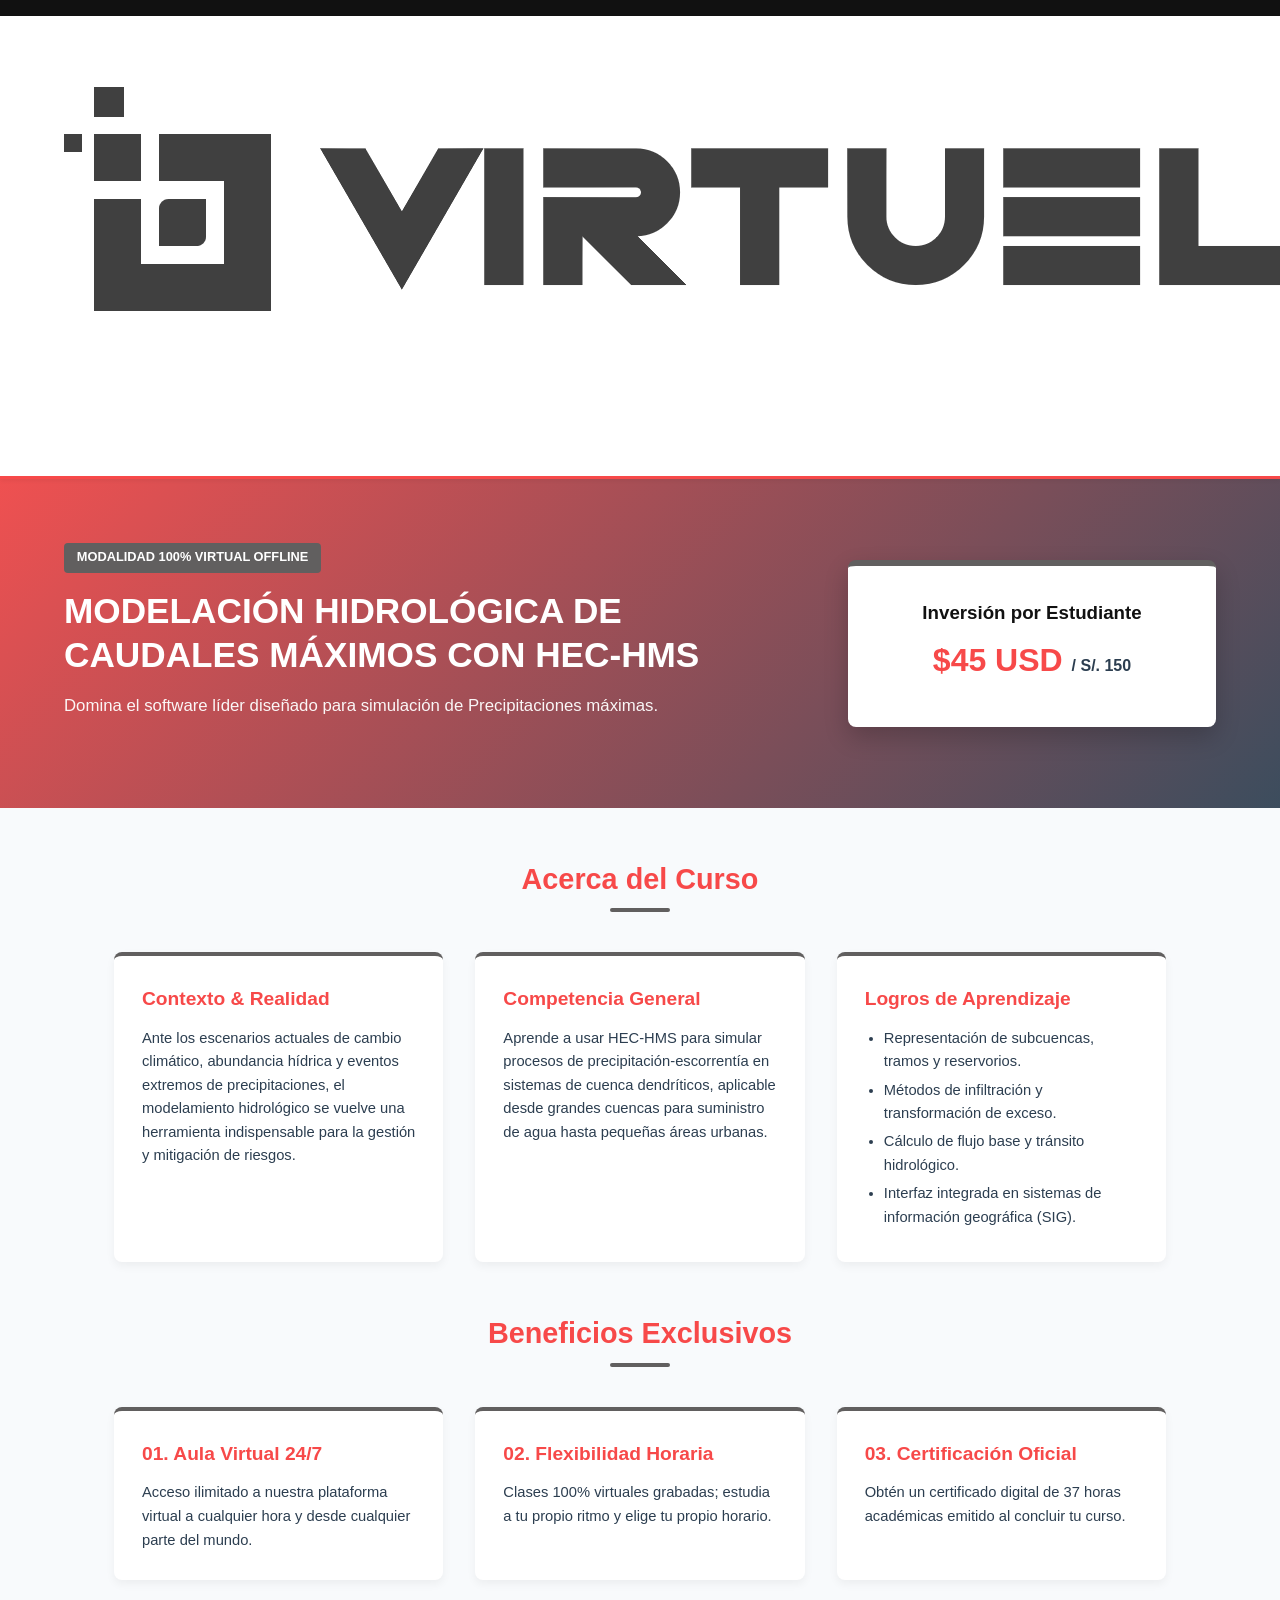
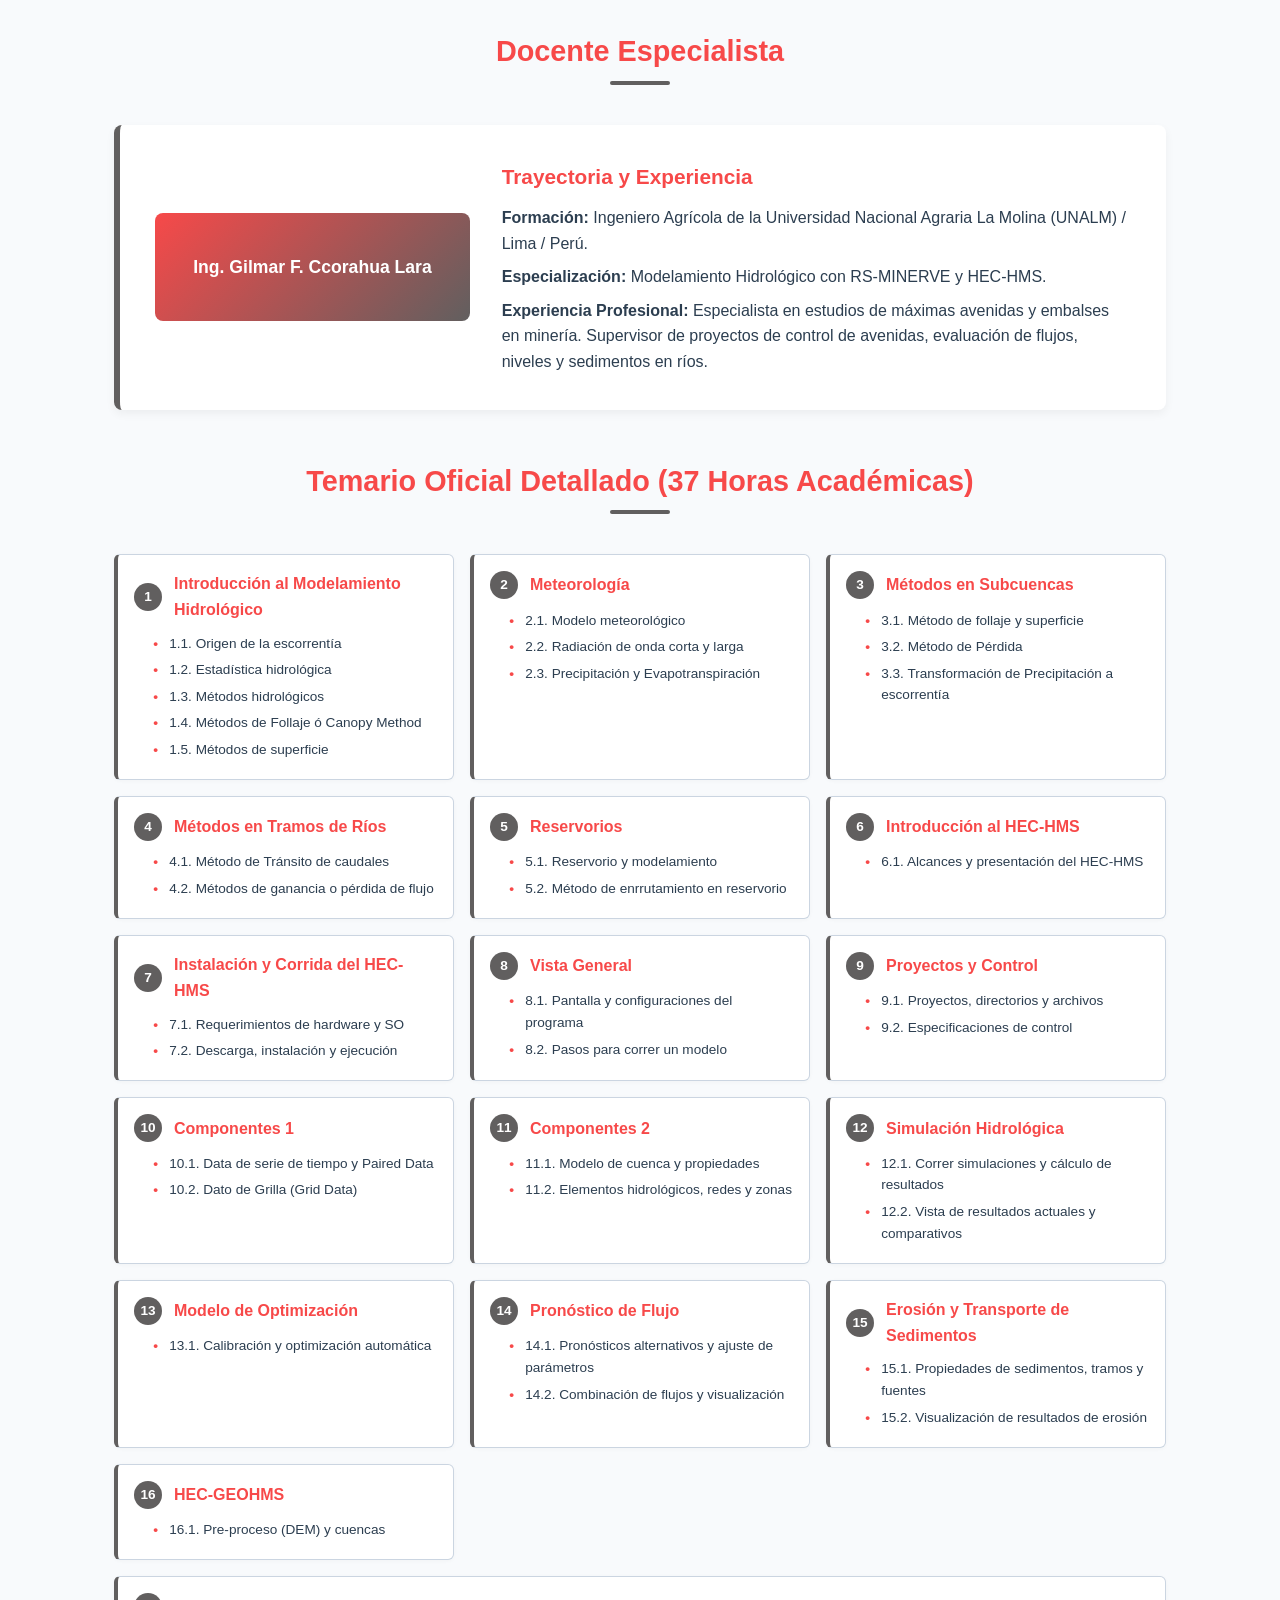
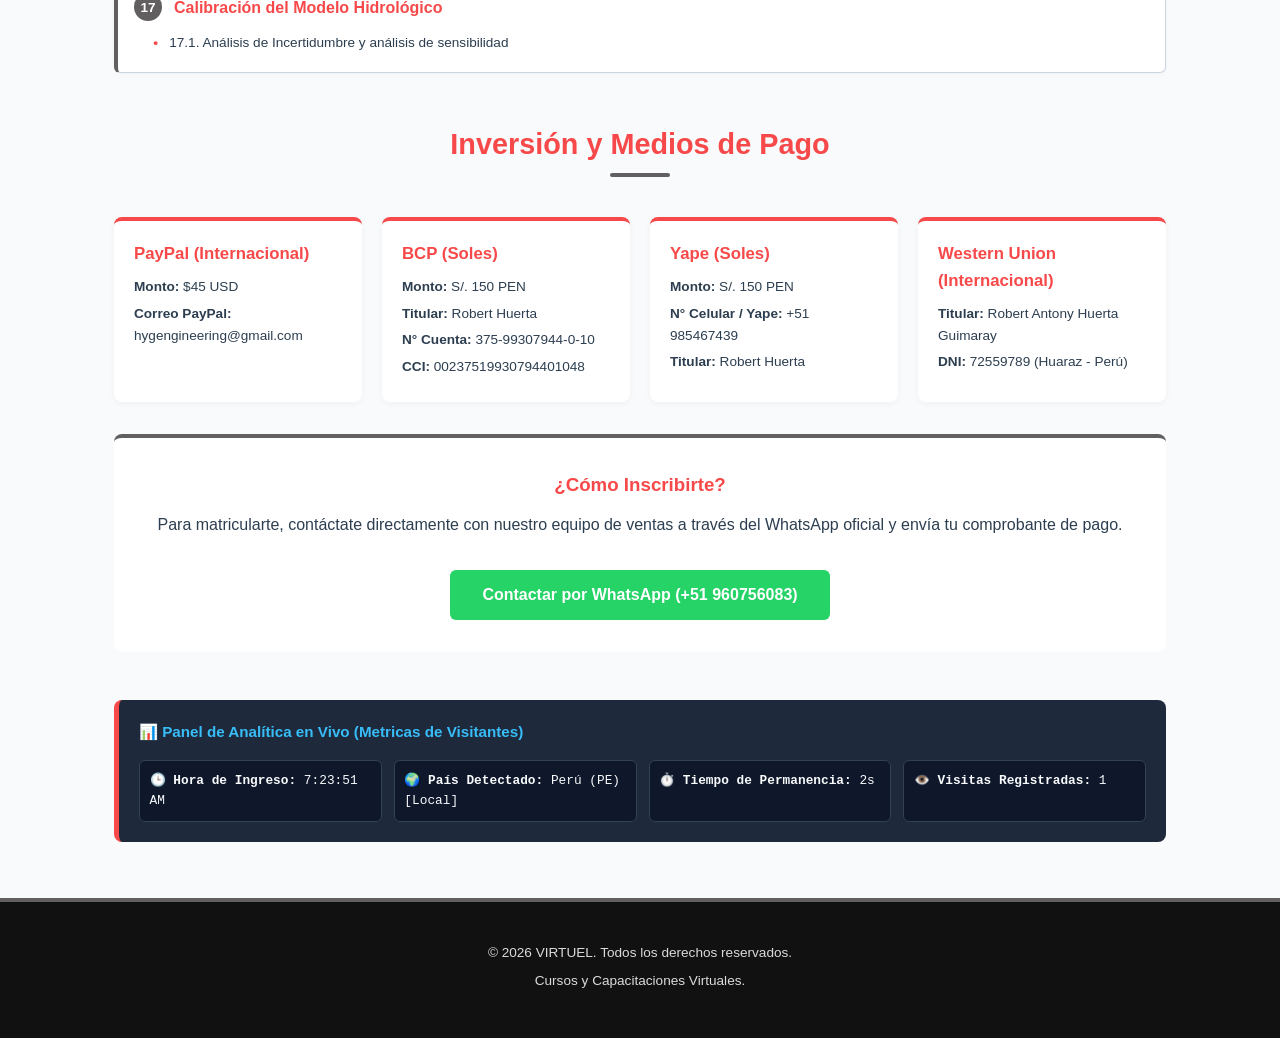
==== commit 29d2548d: "Add files via upload" ====
--- a/index.html
+++ b/index.html
@@ -3,121 +3,808 @@
 <head>
     <meta charset="UTF-8">
     <meta name="viewport" content="width=device-width, initial-scale=1.0">
-    <title>Virtuel - Cursos Especializados</title>
+    <title>Cursos Virtuales | VIRTUEL</title>
     <style>
         :root {
-            --color-principal: #E01616; /* Color rojo solicitado */
-            --color-oscuro: #1a1a1a;
-            --color-fondo: #f9f9f9;
+            --Subtitulos: #f74949;
+            --ColorContador: #f74949;
+            --MarcosCirculos: #615f5f;
+            --MarcosCirculos-hover: #5a5859;
+            --gris-oscuro: #2C3E50;
+            --blanco: #FFFFFF;
+            --negro: #111111;
+            --fondo-gris: #F8FAFC;
+            --borde-color: #CBD5E1;
         }
 
         * {
+            box-sizing: border-box;
             margin: 0;
             padding: 0;
-            box-sizing: border-box;
+            scroll-behavior: smooth;
+        }
+
+        body {
             font-family: 'Segoe UI', Tahoma, Geneva, Verdana, sans-serif;
-        }
-
-        body {
-            background-color: var(--color-fondo);
-            color: var(--color-oscuro);
+            background-color: var(--fondo-gris);
+            color: var(--gris-oscuro);
             line-height: 1.6;
         }
 
-        header {
-            background-color: #ffffff;
-            padding: 20px 40px;
+        /* Top Bar */
+        .top-bar {
+            background-color: var(--negro);
+            color: var(--blanco);
+            padding: 0.5rem 5%;
+            font-size: 0.85rem;
             display: flex;
             justify-content: space-between;
             align-items: center;
-            border-bottom: 3px solid var(--color-principal);
-        }
-
-        /* Estilo para el logo referenciado como archivo externo */
-        .logo-virtuel {
-            max-height: 50px;
+            flex-wrap: wrap;
+            gap: 0.5rem;
+        }
+
+        .top-bar span {
+            color: var(--ColorContador);
+            font-weight: bold;
+        }
+
+        /* Header / Nav */
+        header {
+            background-color: var(--blanco);
+            border-bottom: 3px solid var(--Subtitulos);
+            padding: 1rem 5%;
+            display: flex;
+            justify-content: space-between;
+            align-items: center;
+            position: sticky;
+            top: 0;
+            z-index: 1000;
+            box-shadow: 0 2px 4px rgba(0,0,0,0.05);
+        }
+
+        .logo-img {
+            height: 45px;
             width: auto;
-        }
-
-        .nav-links a {
+            object-fit: contain;
+        }
+
+        nav ul {
+            list-style: none;
+            display: flex;
+            gap: 1.5rem;
+            align-items: center;
+        }
+
+        nav a {
             text-decoration: none;
-            color: var(--color-oscuro);
-            margin-left: 20px;
+            color: var(--gris-oscuro);
             font-weight: 600;
-        }
-
-        .nav-links a:hover {
-            color: var(--color-principal);
-        }
-
+            font-size: 0.95rem;
+            transition: color 0.2s;
+        }
+
+        nav a:hover {
+            color: var(--MarcosCirculos);
+        }
+
+        .btn-whatsapp-header {
+            background-color: #1EBE5D;
+            color: white !important;
+            padding: 0.5rem 1rem;
+            border-radius: 6px;
+            font-weight: bold;
+            display: inline-flex;
+            align-items: center;
+            gap: 0.4rem;
+            text-decoration: none;
+        }
+
+        .btn-whatsapp-header:hover {
+            background-color: #1EBE5D;
+        }
+
+        /* Hero Section */
         .hero {
-            padding: 80px 20px;
+            background: linear-gradient(135deg, rgba(238, 66, 66, 0.92), rgba(44, 62, 80, 0.92)), url('https://images.unsplash.com/photo-1541888946425-d0fbb18f029b?auto=format&fit=crop&w=1920&q=80') no-repeat center center/cover;
+            color: var(--blanco);
+            padding: 4rem 5%;
+            display: grid;
+            grid-template-columns: 2fr 1fr;
+            gap: 3rem;
+            align-items: center;
+        }
+
+        .hero-content h2 {
+            font-size: 2.2rem;
+            margin-bottom: 1rem;
+            line-height: 1.25;
+            text-transform: uppercase;
+        }
+
+        .hero-content p {
+            font-size: 1.05rem;
+            opacity: 0.95;
+            margin-bottom: 1.5rem;
+        }
+
+        .badge {
+            display: inline-block;
+            background-color: var(--MarcosCirculos);
+            color: var(--blanco);
+            padding: 0.3rem 0.8rem;
+            font-size: 0.8rem;
+            font-weight: bold;
+            text-transform: uppercase;
+            border-radius: 4px;
+            margin-bottom: 1rem;
+        }
+
+        .hero-card {
+            background: var(--blanco);
+            color: var(--negro);
+            padding: 2rem;
+            border-radius: 8px;
+            border-top: 6px solid var(--MarcosCirculos);
+            box-shadow: 0 10px 25px rgba(0,0,0,0.2);
             text-align: center;
-            background: linear-gradient(rgba(0, 0, 0, 0.7), rgba(0, 0, 0, 0.7)), url('assets/hero-bg.jpg') no-repeat center center/cover;
-            color: #ffffff;
-        }
-
-        .hero h1 {
-            font-size: 2.8rem;
-            margin-bottom: 20px;
-        }
-
-        .hero h1 span {
-            color: var(--color-principal);
-        }
-
-        .hero p {
+        }
+
+        .price-tag {
+            font-size: 2rem;
+            color: var(--Subtitulos);
+            font-weight: bold;
+            margin: 0.5rem 0;
+        }
+
+        .price-tag span {
+            font-size: 1rem;
+            color: var(--gris-oscuro);
+        }
+
+        .btn {
+            display: block;
+            text-align: center;
+            background-color: var(--MarcosCirculos);
+            color: var(--blanco);
+            padding: 0.85rem;
+            text-decoration: none;
+            font-weight: bold;
+            border-radius: 6px;
+            transition: background 0.2s, transform 0.1s;
+            margin-top: 1rem;
+        }
+
+        .btn:hover {
+            background-color: var(--MarcosCirculos-hover);
+            transform: translateY(-2px);
+        }
+
+        .btn-whatsapp-main {
+            background-color: #25D366;
+        }
+        .btn-whatsapp-main:hover {
+            background-color: #1EBE5D;
+        }
+
+        /* Container */
+        .container {
+            max-width: 1100px;
+            margin: 3rem auto;
+            padding: 0 1.5rem;
+        }
+
+        .section-title {
+            text-align: center;
+            font-size: 1.8rem;
+            color: var(--Subtitulos);
+            margin-bottom: 2.5rem;
+            position: relative;
+        }
+
+        .section-title::after {
+            content: '';
+            display: block;
+            width: 60px;
+            height: 4px;
+            background-color: var(--MarcosCirculos);
+            margin: 0.4rem auto 0 auto;
+            border-radius: 2px;
+        }
+
+        /* Grid Cards */
+        .grid-3 {
+            display: grid;
+            grid-template-columns: repeat(auto-fit, minmax(300px, 1fr));
+            gap: 2rem;
+            margin-bottom: 3rem;
+        }
+
+        .card {
+            background: var(--blanco);
+            border-radius: 8px;
+            padding: 1.75rem;
+            box-shadow: 0 4px 10px rgba(0,0,0,0.05);
+            border-top: 4px solid var(--MarcosCirculos);
+            transition: transform 0.2s;
+        }
+
+        .card:hover {
+            transform: translateY(-4px);
+        }
+
+        .card h3 {
+            color: var(--Subtitulos);
+            margin-bottom: 0.75rem;
             font-size: 1.2rem;
-            max-width: 600px;
-            margin: 0 auto 30px auto;
-        }
-
-        .btn-cta {
-            display: inline-block;
-            background-color: var(--color-principal);
-            color: #ffffff;
-            padding: 12px 30px;
+        }
+
+        .card p, .card ul {
+            font-size: 0.92rem;
+            color: var(--gris-oscuro);
+        }
+
+        .card ul {
+            margin-left: 1.2rem;
+            margin-top: 0.4rem;
+        }
+
+        .card li {
+            margin-bottom: 0.3rem;
+        }
+
+        /* Compact Temario Styles (Grid de 2 columnas) */
+        .temario-grid {
+            display: grid;
+            grid-template-columns: repeat(auto-fit, minmax(320px, 1fr));
+            gap: 1rem;
+            margin-bottom: 3rem;
+        }
+
+        .modulo-item {
+            background: var(--blanco);
+            border-radius: 6px;
+            border: 1px solid var(--borde-color);
+            box-shadow: 0 1px 4px rgba(0,0,0,0.03);
+            border-left: 4px solid var(--MarcosCirculos);
+            padding: 1rem;
+            display: flex;
+            flex-direction: column;
+            gap: 0.5rem;
+        }
+
+        .modulo-header-compact {
+            display: flex;
+            align-items: center;
+            gap: 0.75rem;
+        }
+
+        .modulo-num-compact {
+            background-color: var(--MarcosCirculos);
+            color: var(--blanco);
+            width: 28px;
+            height: 28px;
+            display: flex;
+            align-items: center;
+            justify-content: center;
+            border-radius: 50%;
+            font-weight: bold;
+            font-size: 0.85rem;
+            flex-shrink: 0;
+        }
+
+        .modulo-header-compact h4 {
+            color: var(--Subtitulos);
             font-size: 1rem;
+        }
+
+        .modulo-list {
+            list-style: none;
+            padding-left: 2.2rem;
+        }
+
+        .modulo-list li {
+            font-size: 0.85rem;
+            color: var(--gris-oscuro);
+            padding: 0.15rem 0;
+            position: relative;
+        }
+
+        .modulo-list li::before {
+            content: "•";
+            color: var(--ColorContador);
             font-weight: bold;
-            text-decoration: none;
-            border-radius: 5px;
-            transition: background 0.3s ease;
-        }
-
-        .btn-cta:hover {
-            background-color: #b51010;
-        }
-
+            position: absolute;
+            left: -1rem;
+        }
+
+        @media (max-width: 768px) {
+            .hero {
+                grid-template-columns: 1fr;
+            }
+            nav ul {
+                display: none;
+            }
+            .temario-grid {
+                grid-template-columns: 1fr;
+            }
+        }
+
+        /* Docente Section */
+        .docente-section {
+            background: var(--blanco);
+            border-radius: 8px;
+            padding: 2.2rem;
+            box-shadow: 0 4px 10px rgba(0,0,0,0.05);
+            display: grid;
+            grid-template-columns: 1fr 2fr;
+            gap: 2rem;
+            align-items: center;
+            margin-bottom: 3rem;
+            border-left: 6px solid var(--MarcosCirculos);
+        }
+
+        .docente-img {
+            background: linear-gradient(135deg, var(--Subtitulos), var(--MarcosCirculos));
+            color: white;
+            padding: 2.5rem 1.5rem;
+            text-align: center;
+            border-radius: 8px;
+            font-weight: bold;
+            font-size: 1.1rem;
+        }
+
+        /* Payment Section */
+        .payment-grid {
+            display: grid;
+            grid-template-columns: repeat(auto-fit, minmax(240px, 1fr));
+            gap: 1.25rem;
+        }
+
+        .payment-card {
+            background: var(--blanco);
+            border-radius: 8px;
+            padding: 1.25rem;
+            border-top: 4px solid var(--Subtitulos);
+            box-shadow: 0 2px 6px rgba(0,0,0,0.04);
+        }
+
+        .payment-card h4 {
+            color: var(--Subtitulos);
+            margin-bottom: 0.5rem;
+            font-size: 1.05rem;
+        }
+
+        .payment-card p {
+            font-size: 0.85rem;
+            margin-bottom: 0.3rem;
+        }
+
+        /* Analytics Dashboard Widget */
+        .analytics-widget {
+            background: #1E293B;
+            color: #F8FAFC;
+            padding: 1.25rem;
+            border-radius: 8px;
+            margin-top: 3rem;
+            font-family: monospace;
+            font-size: 0.8rem;
+            border-left: 5px solid var(--ColorContador);
+        }
+
+        .analytics-widget h4 {
+            color: #38BDF8;
+            margin-bottom: 0.5rem;
+            font-size: 0.95rem;
+            font-family: sans-serif;
+        }
+
+        .analytics-grid {
+            display: grid;
+            grid-template-columns: repeat(auto-fit, minmax(180px, 1fr));
+            gap: 0.75rem;
+        }
+
+        .stat-box {
+            background: #0F172A;
+            padding: 0.6rem;
+            border-radius: 6px;
+            border: 1px solid #334155;
+        }
+
+        /* Footer */
         footer {
+            background-color: var(--negro);
+            color: var(--blanco);
             text-align: center;
-            padding: 20px;
-            background-color: var(--color-oscuro);
-            color: #ffffff;
-            font-size: 0.9rem;
+            padding: 2.5rem 1.5rem;
+            margin-top: 3.5rem;
+            border-top: 4px solid var(--MarcosCirculos);
+        }
+
+        footer p {
+            opacity: 0.85;
+            font-size: 0.85rem;
+            margin-bottom: 0.4rem;
         }
     </style>
 </head>
-<body>
-
+<body id="inicio">
+
+    <!-- Top Bar -->
+    <div class="top-bar">
+    </div>
+
+    <!-- Header -->
     <header>
-        <!-- Logo referenciado externamente para que el HTML no pese y se gestione en la carpeta del repositorio -->
-        <img src="assets/logo-virtuel.png" alt="Logo de Virtuel" class="logo-virtuel">
-        <nav class="nav-links">
-            <a href="#cursos">Cursos</a>
-            <a href="#beneficios">Beneficios</a>
-            <a href="#contacto">Contacto</a>
+        <div class="logo">
+            <img src="assets/logo-virtuel.png" alt="Logo de Virtuel" class="logo-virtuel">
+        </div>
+        <nav>
+            <ul>
+                <li><a href="#inicio">Inicio</a></li>
+                <li><a href="#beneficios">Beneficios</a></li>
+                <li><a href="#temario">Temario</a></li>
+                <li><a href="#inversion">Inversión & Pago</a></li>
+                <li><a href="https://wa.me/51960756083?text=Hola,%20quiero%20adquirir%20el%20curso%20HEC-HMS." target="_blank" class="btn-whatsapp-header">💬 WhatsApp</a></li>
+            </ul>
         </nav>
     </header>
 
+    <!-- Hero Section -->
     <section class="hero">
-        <h1>Potencia tu futuro con <span>Virtuel</span></h1>
-        <p>Aprende ingeniería, tecnología y emprendimiento con cursos especializados diseñados para tu ritmo.</p>
-        <a href="#cursos" class="btn-cta">Ver Cursos</a>
+        <div class="hero-content">
+            <span class="badge">Modalidad 100% Virtual Offline</span>
+            <h2>Modelación Hidrológica de Caudales Máximos con HEC-HMS</h2>
+            <p>Domina el software líder diseñado para simulación de Precipitaciones máximas.</p>
+        </div>
+        <div class="hero-card">
+            <h3>Inversión por Estudiante</h3>
+            <div class="price-tag">$45 USD <span>/ S/. 150</span></div>
+        </div>
     </section>
 
+    <!-- Container -->
+    <div class="container">
+
+        <!-- Introducción & Competencia -->
+        <h2 class="section-title">Acerca del Curso</h2>
+        <div class="grid-3">
+            <div class="card">
+                <h3>Contexto & Realidad</h3>
+                <p>Ante los escenarios actuales de cambio climático, abundancia hídrica y eventos extremos de precipitaciones, el modelamiento hidrológico se vuelve una herramienta indispensable para la gestión y mitigación de riesgos.</p>
+            </div>
+            <div class="card">
+                <h3>Competencia General</h3>
+                <p>Aprende a usar HEC-HMS para simular procesos de precipitación-escorrentía en sistemas de cuenca dendríticos, aplicable desde grandes cuencas para suministro de agua hasta pequeñas áreas urbanas.</p>
+            </div>
+            <div class="card">
+                <h3>Logros de Aprendizaje</h3>
+                <ul>
+                    <li>Representación de subcuencas, tramos y reservorios.</li>
+                    <li>Métodos de infiltración y transformación de exceso.</li>
+                    <li>Cálculo de flujo base y tránsito hidrológico.</li>
+                    <li>Interfaz integrada en sistemas de información geográfica (SIG).</li>
+                </ul>
+            </div>
+        </div>
+
+        <!-- Beneficios -->
+        <h2 class="section-title" id="beneficios">Beneficios Exclusivos</h2>
+        <div class="grid-3">
+            <div class="card">
+                <h3>01. Aula Virtual 24/7</h3>
+                <p>Acceso ilimitado a nuestra plataforma virtual a cualquier hora y desde cualquier parte del mundo.</p>
+            </div>
+            <div class="card">
+                <h3>02. Flexibilidad Horaria</h3>
+                <p>Clases 100% virtuales grabadas; estudia a tu propio ritmo y elige tu propio horario.</p>
+            </div>
+            <div class="card">
+                <h3>03. Certificación Oficial</h3>
+                <p>Obtén un certificado digital de 37 horas académicas emitido al concluir tu curso.</p>
+            </div>
+        </div>
+
+        <!-- Docente -->
+        <h2 class="section-title">Docente Especialista</h2>
+        <div class="docente-section">
+            <div class="docente-img">
+                Ing. Gilmar F. Ccorahua Lara
+            </div>
+            <div>
+                <h3 style="color: var(--Subtitulos); margin-bottom: 0.75rem; font-size: 1.3rem;">Trayectoria y Experiencia</h3>
+                <p style="margin-bottom: 0.5rem;"><strong>Formación:</strong> Ingeniero Agrícola de la Universidad Nacional Agraria La Molina (UNALM) / Lima / Perú.</p>
+                <p style="margin-bottom: 0.5rem;"><strong>Especialización:</strong> Modelamiento Hidrológico con RS-MINERVE y HEC-HMS.</p>
+                <p><strong>Experiencia Profesional:</strong> Especialista en estudios de máximas avenidas y embalses en minería. Supervisor de proyectos de control de avenidas, evaluación de flujos, niveles y sedimentos en ríos.</p>
+            </div>
+        </div>
+
+        <!-- Temario Compacto (Grid de 2 columnas) -->
+        <h2 class="section-title" id="temario">Temario Oficial Detallado (37 Horas Académicas)</h2>
+        <div class="temario-grid">
+
+            <div class="modulo-item">
+                <div class="modulo-header-compact">
+                    <div class="modulo-num-compact">1</div>
+                    <h4>Introducción al Modelamiento Hidrológico</h4>
+                </div>
+                <ul class="modulo-list">
+                    <li>1.1. Origen de la escorrentía</li>
+                    <li>1.2. Estadística hidrológica</li>
+                    <li>1.3. Métodos hidrológicos</li>
+                    <li>1.4. Métodos de Follaje ó Canopy Method</li>
+                    <li>1.5. Métodos de superficie</li>
+                </ul>
+            </div>
+
+            <div class="modulo-item">
+                <div class="modulo-header-compact">
+                    <div class="modulo-num-compact">2</div>
+                    <h4>Meteorología</h4>
+                </div>
+                <ul class="modulo-list">
+                    <li>2.1. Modelo meteorológico</li>
+                    <li>2.2. Radiación de onda corta y larga</li>
+                    <li>2.3. Precipitación y Evapotranspiración</li>
+                </ul>
+            </div>
+
+            <div class="modulo-item">
+                <div class="modulo-header-compact">
+                    <div class="modulo-num-compact">3</div>
+                    <h4>Métodos en Subcuencas</h4>
+                </div>
+                <ul class="modulo-list">
+                    <li>3.1. Método de follaje y superficie</li>
+                    <li>3.2. Método de Pérdida</li>
+                    <li>3.3. Transformación de Precipitación a escorrentía</li>
+                </ul>
+            </div>
+
+            <div class="modulo-item">
+                <div class="modulo-header-compact">
+                    <div class="modulo-num-compact">4</div>
+                    <h4>Métodos en Tramos de Ríos</h4>
+                </div>
+                <ul class="modulo-list">
+                    <li>4.1. Método de Tránsito de caudales</li>
+                    <li>4.2. Métodos de ganancia o pérdida de flujo</li>
+                </ul>
+            </div>
+
+            <div class="modulo-item">
+                <div class="modulo-header-compact">
+                    <div class="modulo-num-compact">5</div>
+                    <h4>Reservorios</h4>
+                </div>
+                <ul class="modulo-list">
+                    <li>5.1. Reservorio y modelamiento</li>
+                    <li>5.2. Método de enrrutamiento en reservorio</li>
+                </ul>
+            </div>
+
+            <div class="modulo-item">
+                <div class="modulo-header-compact">
+                    <div class="modulo-num-compact">6</div>
+                    <h4>Introducción al HEC-HMS</h4>
+                </div>
+                <ul class="modulo-list">
+                    <li>6.1. Alcances y presentación del HEC-HMS</li>
+                </ul>
+            </div>
+
+            <div class="modulo-item">
+                <div class="modulo-header-compact">
+                    <div class="modulo-num-compact">7</div>
+                    <h4>Instalación y Corrida del HEC-HMS</h4>
+                </div>
+                <ul class="modulo-list">
+                    <li>7.1. Requerimientos de hardware y SO</li>
+                    <li>7.2. Descarga, instalación y ejecución</li>
+                </ul>
+            </div>
+
+            <div class="modulo-item">
+                <div class="modulo-header-compact">
+                    <div class="modulo-num-compact">8</div>
+                    <h4>Vista General</h4>
+                </div>
+                <ul class="modulo-list">
+                    <li>8.1. Pantalla y configuraciones del programa</li>
+                    <li>8.2. Pasos para correr un modelo</li>
+                </ul>
+            </div>
+
+            <div class="modulo-item">
+                <div class="modulo-header-compact">
+                    <div class="modulo-num-compact">9</div>
+                    <h4>Proyectos y Control</h4>
+                </div>
+                <ul class="modulo-list">
+                    <li>9.1. Proyectos, directorios y archivos</li>
+                    <li>9.2. Especificaciones de control</li>
+                </ul>
+            </div>
+
+            <div class="modulo-item">
+                <div class="modulo-header-compact">
+                    <div class="modulo-num-compact">10</div>
+                    <h4>Componentes 1</h4>
+                </div>
+                <ul class="modulo-list">
+                    <li>10.1. Data de serie de tiempo y Paired Data</li>
+                    <li>10.2. Dato de Grilla (Grid Data)</li>
+                </ul>
+            </div>
+
+            <div class="modulo-item">
+                <div class="modulo-header-compact">
+                    <div class="modulo-num-compact">11</div>
+                    <h4>Componentes 2</h4>
+                </div>
+                <ul class="modulo-list">
+                    <li>11.1. Modelo de cuenca y propiedades</li>
+                    <li>11.2. Elementos hidrológicos, redes y zonas</li>
+                </ul>
+            </div>
+
+            <div class="modulo-item">
+                <div class="modulo-header-compact">
+                    <div class="modulo-num-compact">12</div>
+                    <h4>Simulación Hidrológica</h4>
+                </div>
+                <ul class="modulo-list">
+                    <li>12.1. Correr simulaciones y cálculo de resultados</li>
+                    <li>12.2. Vista de resultados actuales y comparativos</li>
+                </ul>
+            </div>
+
+            <div class="modulo-item">
+                <div class="modulo-header-compact">
+                    <div class="modulo-num-compact">13</div>
+                    <h4>Modelo de Optimización</h4>
+                </div>
+                <ul class="modulo-list">
+                    <li>13.1. Calibración y optimización automática</li>
+                </ul>
+            </div>
+
+            <div class="modulo-item">
+                <div class="modulo-header-compact">
+                    <div class="modulo-num-compact">14</div>
+                    <h4>Pronóstico de Flujo</h4>
+                </div>
+                <ul class="modulo-list">
+                    <li>14.1. Pronósticos alternativos y ajuste de parámetros</li>
+                    <li>14.2. Combinación de flujos y visualización</li>
+                </ul>
+            </div>
+
+            <div class="modulo-item">
+                <div class="modulo-header-compact">
+                    <div class="modulo-num-compact">15</div>
+                    <h4>Erosión y Transporte de Sedimentos</h4>
+                </div>
+                <ul class="modulo-list">
+                    <li>15.1. Propiedades de sedimentos, tramos y fuentes</li>
+                    <li>15.2. Visualización de resultados de erosión</li>
+                </ul>
+            </div>
+
+            <div class="modulo-item">
+                <div class="modulo-header-compact">
+                    <div class="modulo-num-compact">16</div>
+                    <h4>HEC-GEOHMS</h4>
+                </div>
+                <ul class="modulo-list">
+                    <li>16.1. Pre-proceso (DEM) y cuencas</li>
+                </ul>
+            </div>
+
+            <div class="modulo-item" style="grid-column: 1 / -1;">
+                <div class="modulo-header-compact">
+                    <div class="modulo-num-compact">17</div>
+                    <h4>Calibración del Modelo Hidrológico</h4>
+                </div>
+                <ul class="modulo-list">
+                    <li>17.1. Análisis de Incertidumbre y análisis de sensibilidad</li>
+                </ul>
+            </div>
+
+        </div>
+
+        <!-- Inversión y Medios de Pago -->
+        <h2 class="section-title" id="inversion" style="margin-top: 3rem;">Inversión y Medios de Pago</h2>
+        <div class="payment-grid">
+            <div class="payment-card">
+                <h4>PayPal (Internacional)</h4>
+                <p><strong>Monto:</strong> $45 USD</p>
+                <p><strong>Correo PayPal:</strong> hygengineering@gmail.com</p>
+            </div>
+            <div class="payment-card">
+                <h4>BCP (Soles)</h4>
+                <p><strong>Monto:</strong> S/. 150 PEN</p>
+                <p><strong>Titular:</strong> Robert Huerta</p>
+                <p><strong>N° Cuenta:</strong> 375-99307944-0-10</p>
+                <p><strong>CCI:</strong> 00237519930794401048</p>
+            </div>
+            <div class="payment-card">
+                <h4>Yape (Soles)</h4>
+                <p><strong>Monto:</strong> S/. 150 PEN</p>
+                <p><strong>N° Celular / Yape:</strong> +51 985467439</p>
+                <p><strong>Titular:</strong> Robert Huerta</p>
+            </div>
+            <div class="payment-card">
+                <h4>Western Union (Internacional)</h4>
+                <p><strong>Titular:</strong> Robert Antony Huerta Guimaray</p>
+                <p><strong>DNI:</strong> 72559789 (Huaraz - Perú)</p>
+            </div>
+        </div>
+
+        <!-- Inscripción Notice -->
+        <div style="background: var(--blanco); border-radius: 8px; padding: 2rem; margin-top: 2rem; text-align: center; border-top: 4px solid var(--MarcosCirculos);">
+            <h3 style="color: var(--Subtitulos); margin-bottom: 0.75rem;">¿Cómo Inscribirte?</h3>
+            <p style="margin-bottom: 1rem;">Para matricularte, contáctate directamente con nuestro equipo de ventas a través del WhatsApp oficial y envía tu comprobante de pago.</p>
+            <a href="https://wa.me/51960756083?text=Hola,%20quiero%20adquirir%20el%20curso%20HEC-HMS." target="_blank" class="btn btn-whatsapp-main" style="display:inline-block; width:auto; padding: 0.75rem 2rem;">Contactar por WhatsApp (+51 960756083)</a>
+        </div>
+
+        <!-- Built-in Analytics Dashboard -->
+        <div class="analytics-widget">
+            <h4>📊 Panel de Analítica en Vivo (Metricas de Visitantes)</h4>
+            <div class="analytics-grid" style="margin-top: 1rem;">
+                <div class="stat-box">
+                    <strong>🕒 Hora de Ingreso:</strong> <span id="stat-time">-</span>
+                </div>
+                <div class="stat-box">
+                    <strong>🌍 País Detectado:</strong> <span id="stat-country">Cargando...</span>
+                </div>
+                <div class="stat-box">
+                    <strong>⏱️ Tiempo de Permanencia:</strong> <span id="stat-duration">0s</span>
+                </div>
+                <div class="stat-box">
+                    <strong>👁️ Visitas Registradas:</strong> <span id="stat-visits">1</span>
+                </div>
+            </div>
+        </div>
+
+    </div>
+
+    <!-- Footer -->
     <footer>
-        <p>&copy; 2026 Virtuel. Todos los derechos reservados.</p>
+        <p>&copy; 2026 VIRTUEL. Todos los derechos reservados.</p>
+        <p>Cursos y Capacitaciones Virtuales.</p>
     </footer>
+
+    <!-- Analytics JavaScript Tracker -->
+    <script>
+        const entryTime = new Date();
+        document.getElementById('stat-time').innerText = entryTime.toLocaleTimeString();
+
+        let secondsOnPage = 0;
+        setInterval(() => {
+            secondsOnPage++;
+            document.getElementById('stat-duration').innerText = secondsOnPage + 's';
+        }, 1000);
+
+        let visits = localStorage.getItem('hg_visits') || 0;
+        visits++;
+        localStorage.setItem('hg_visits', visits);
+        document.getElementById('stat-visits').innerText = visits;
+
+        fetch('https://ipapi.co/json/')
+            .then(res => res.json())
+            .then(data => {
+                if (data && data.country_name) {
+                    document.getElementById('stat-country').innerText = `${data.country_name} (${data.country_code})`;
+                } else {
+                    document.getElementById('stat-country').innerText = 'Perú (PE)';
+                }
+            })
+            .catch(() => {
+                document.getElementById('stat-country').innerText = 'Perú (PE) [Local]';
+            });
+    </script>
 
 </body>
 </html>
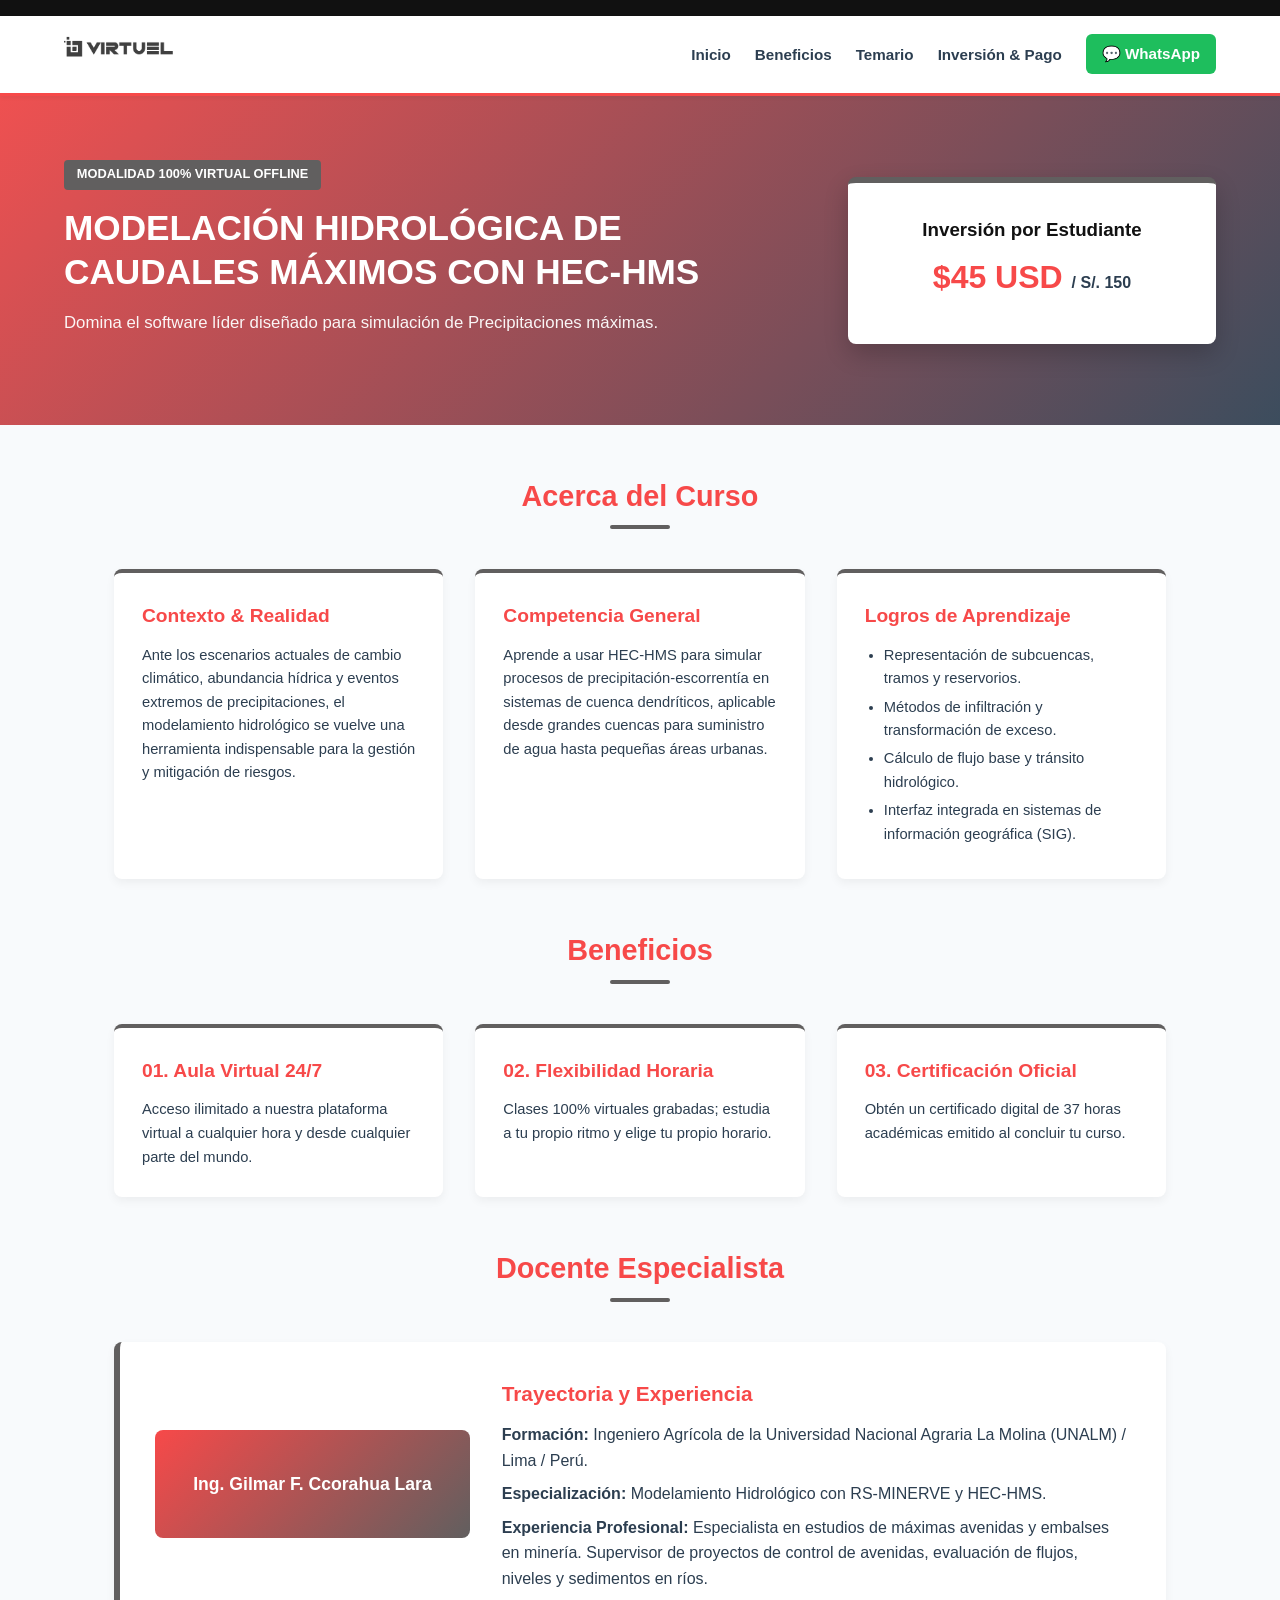
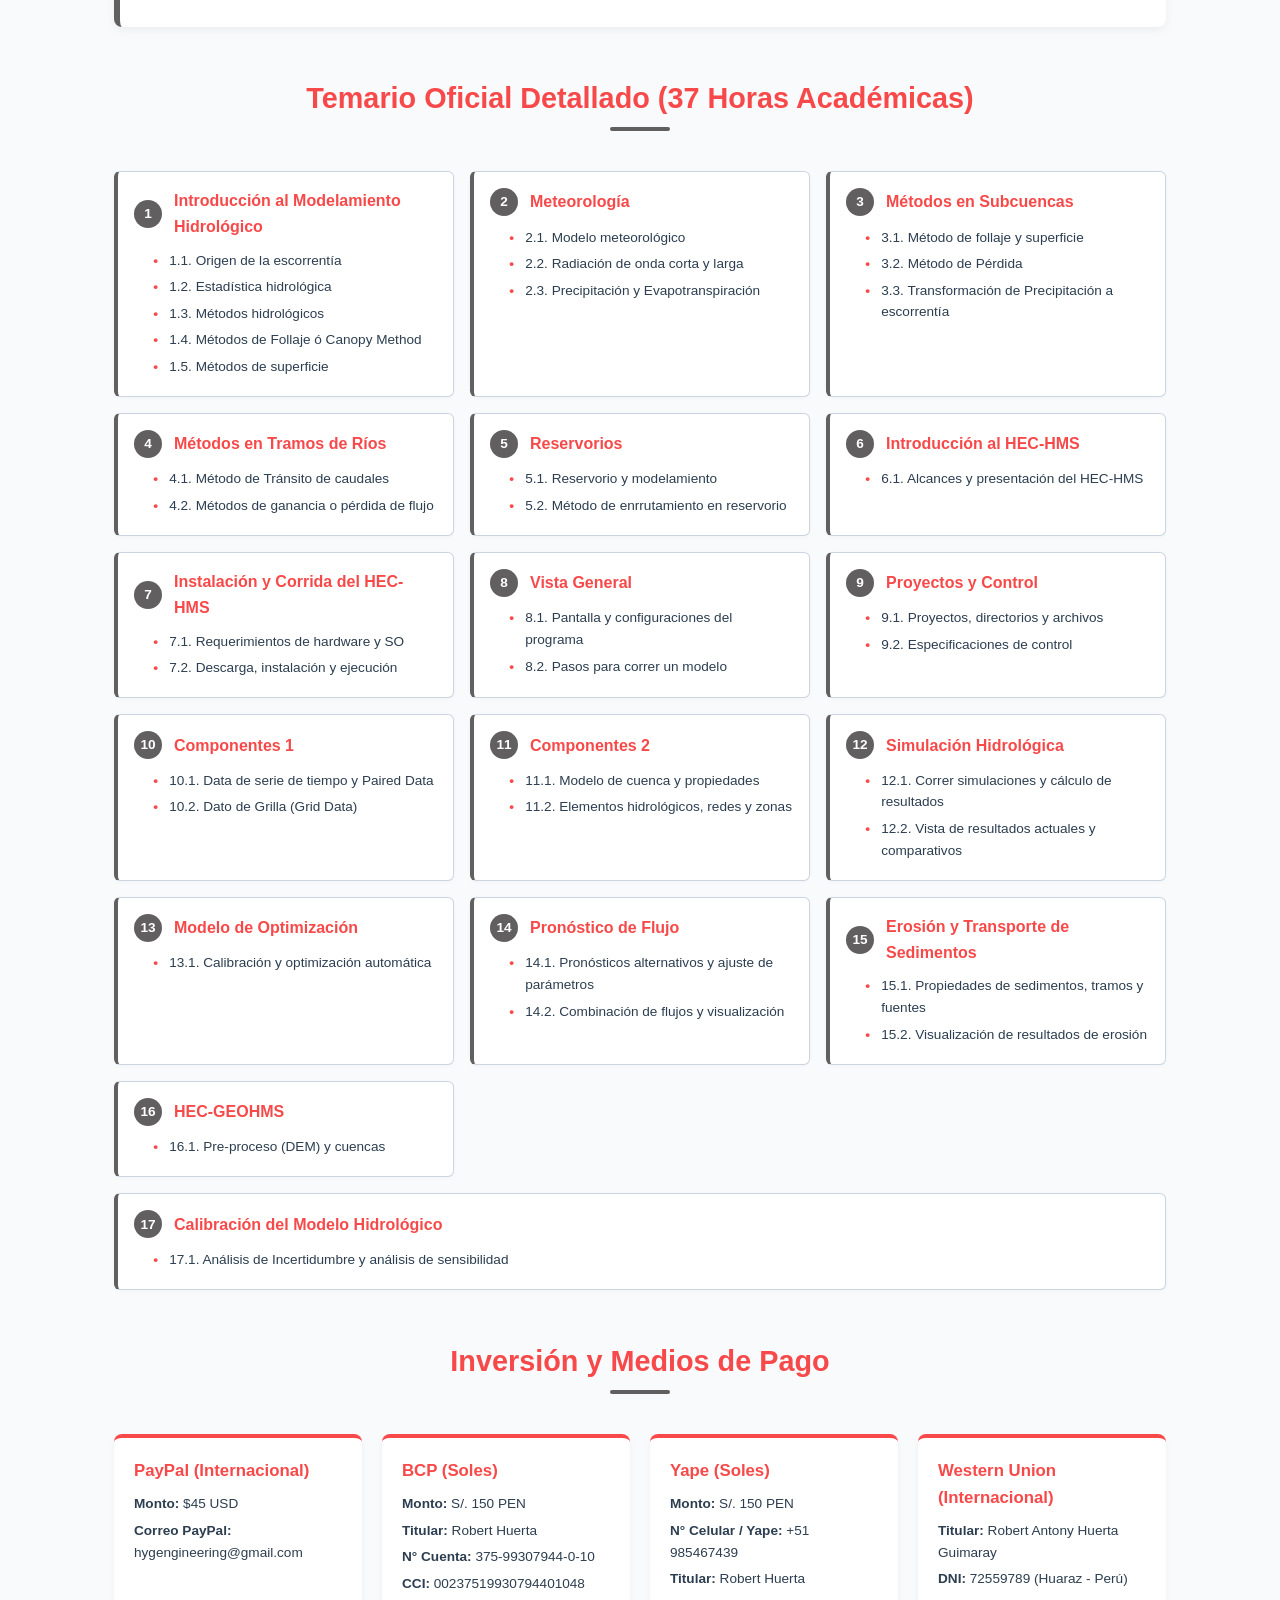
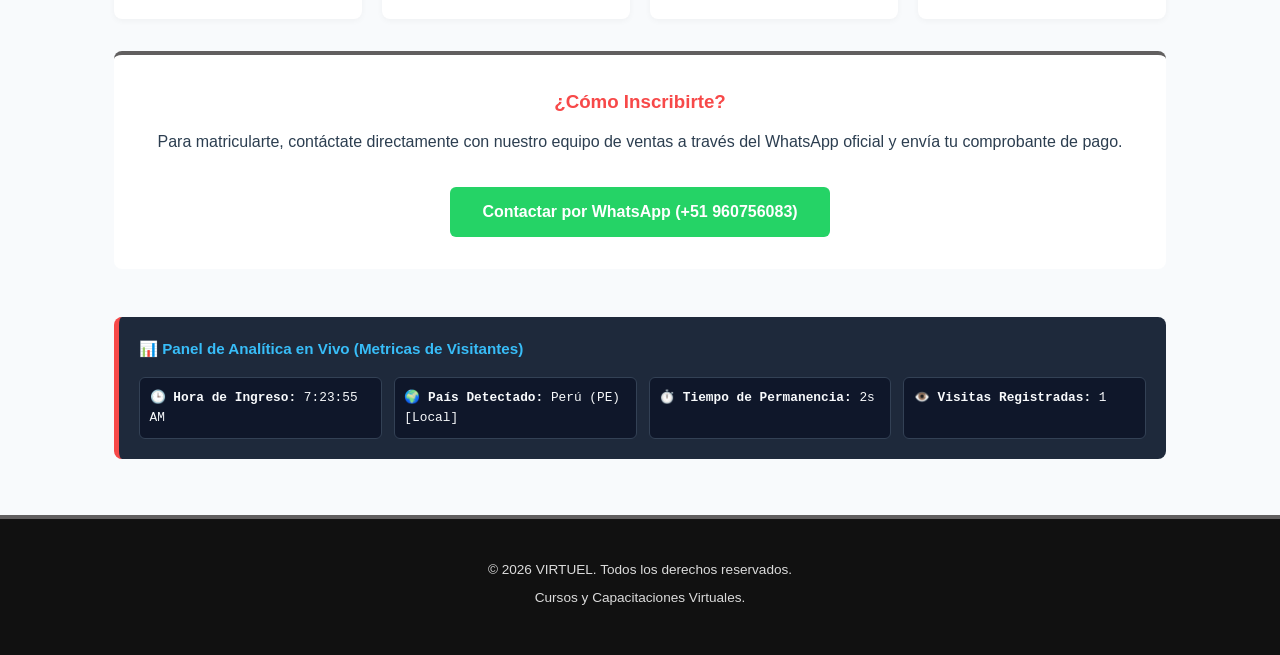
==== commit d5eb6e51: "Add files via upload" ====
--- a/index.html
+++ b/index.html
@@ -65,7 +65,7 @@
 
         .logo-img {
             height: 45px;
-            width: auto;
+            width: 120px;
             object-fit: contain;
         }
 
@@ -438,7 +438,7 @@
     <!-- Header -->
     <header>
         <div class="logo">
-            <img src="assets/logo-virtuel.png" alt="Logo de Virtuel" class="logo-virtuel">
+            <img src="assets/logo-virtuel.png" alt="Logo de Virtuel" class="logo-virtuel" width="120">
         </div>
         <nav>
             <ul>
@@ -490,7 +490,7 @@
         </div>
 
         <!-- Beneficios -->
-        <h2 class="section-title" id="beneficios">Beneficios Exclusivos</h2>
+        <h2 class="section-title" id="beneficios">Beneficios</h2>
         <div class="grid-3">
             <div class="card">
                 <h3>01. Aula Virtual 24/7</h3>
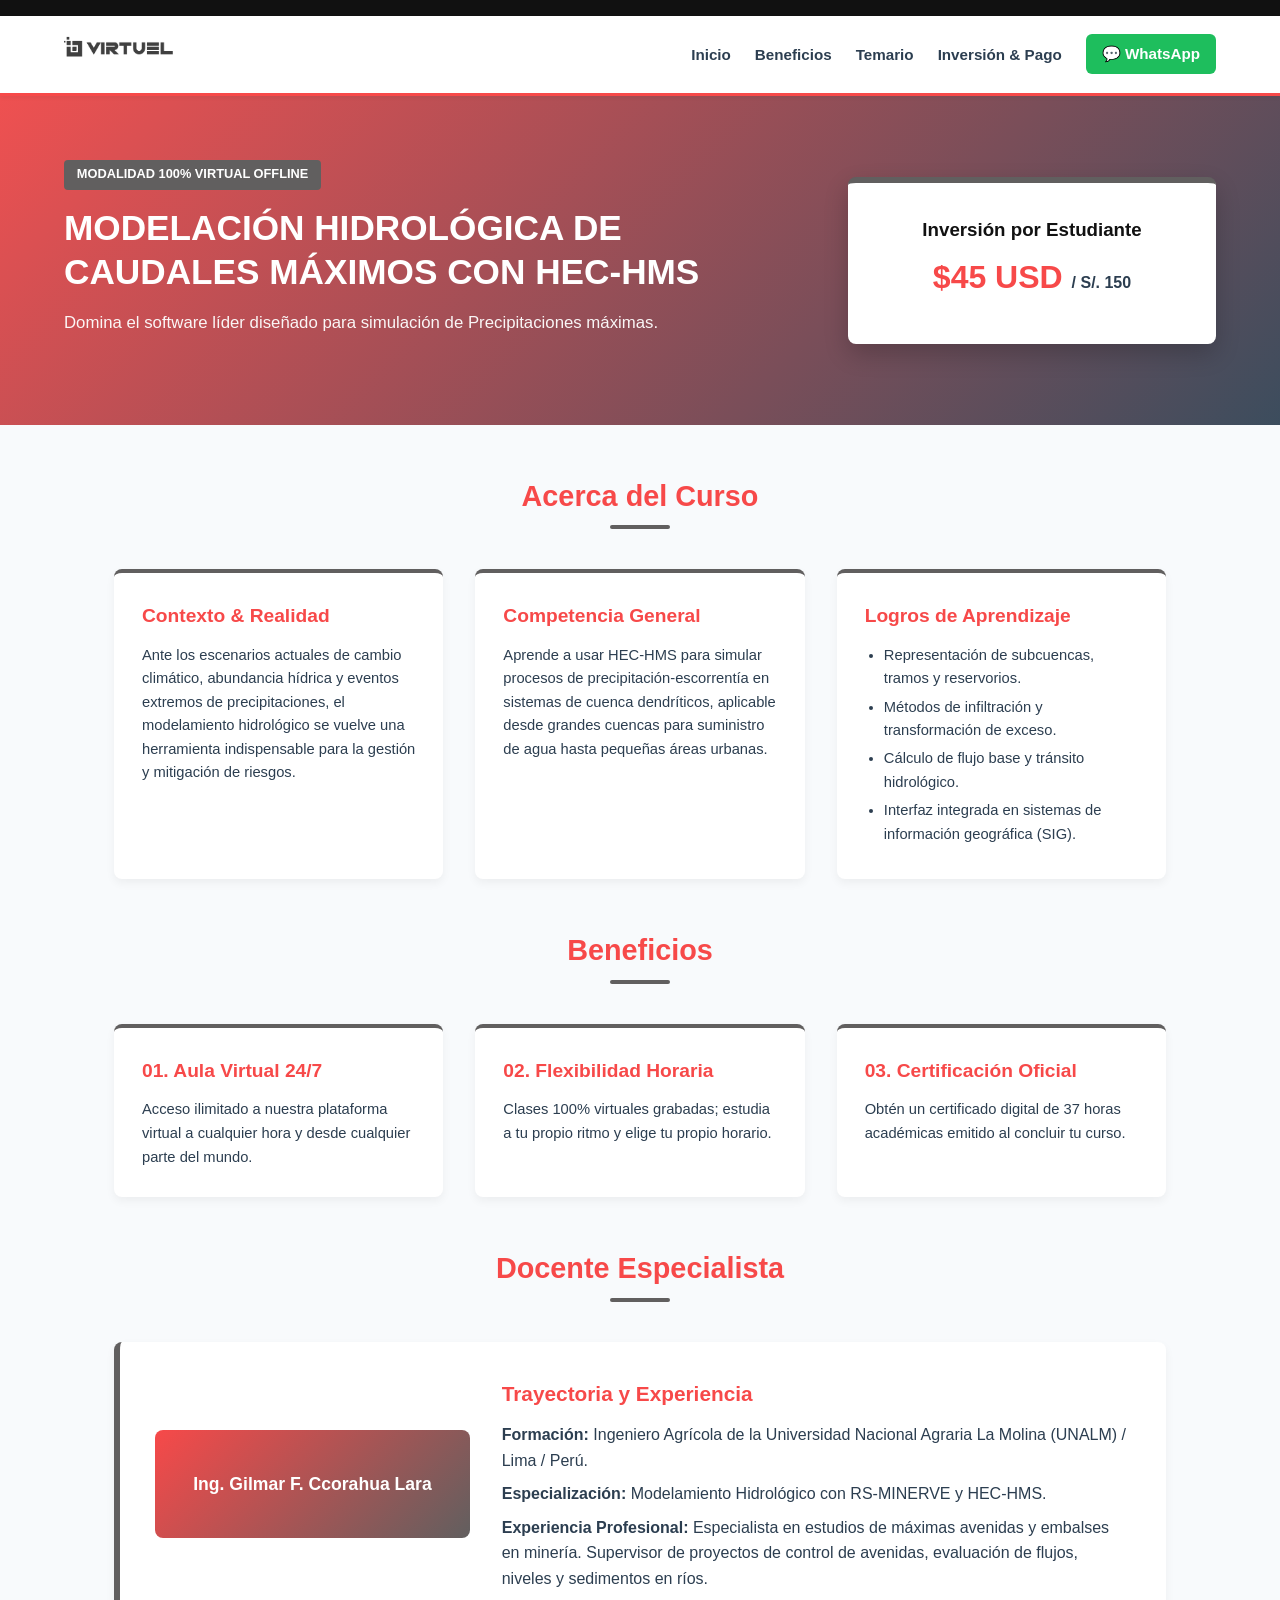
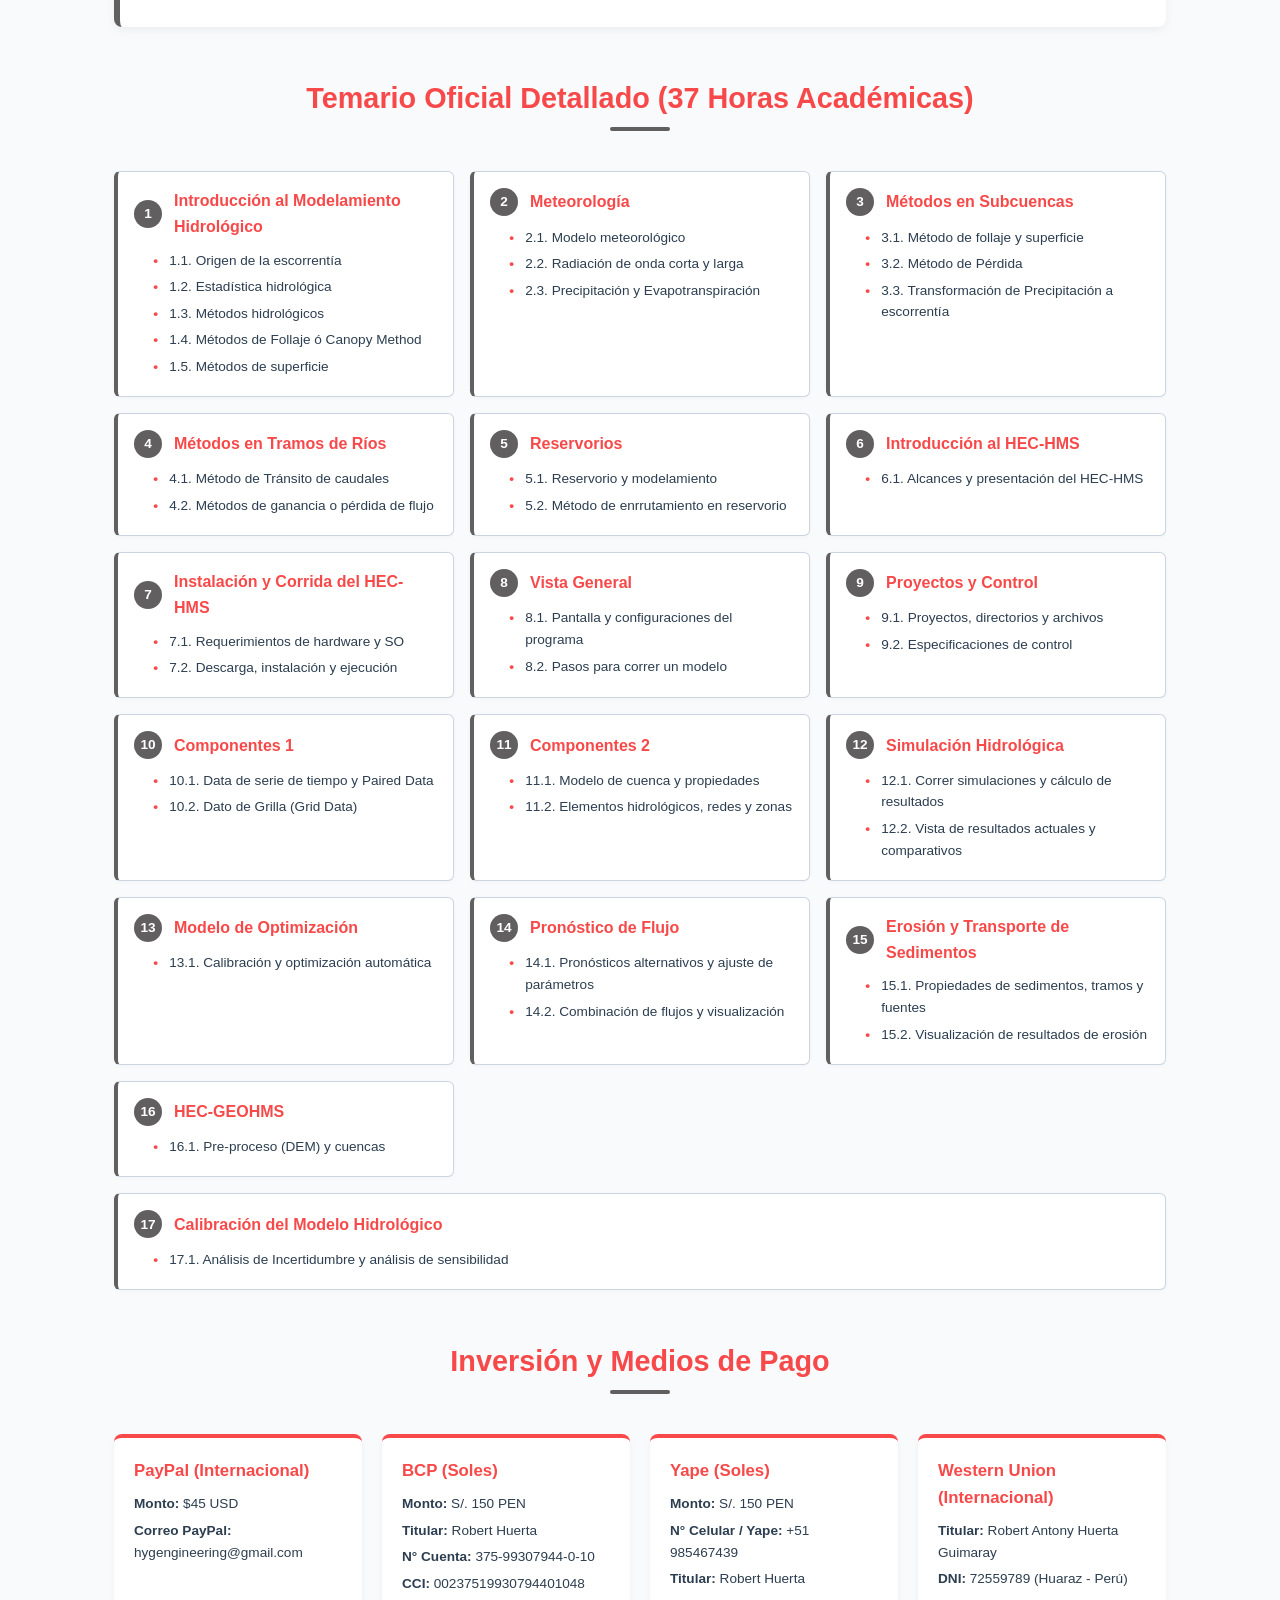
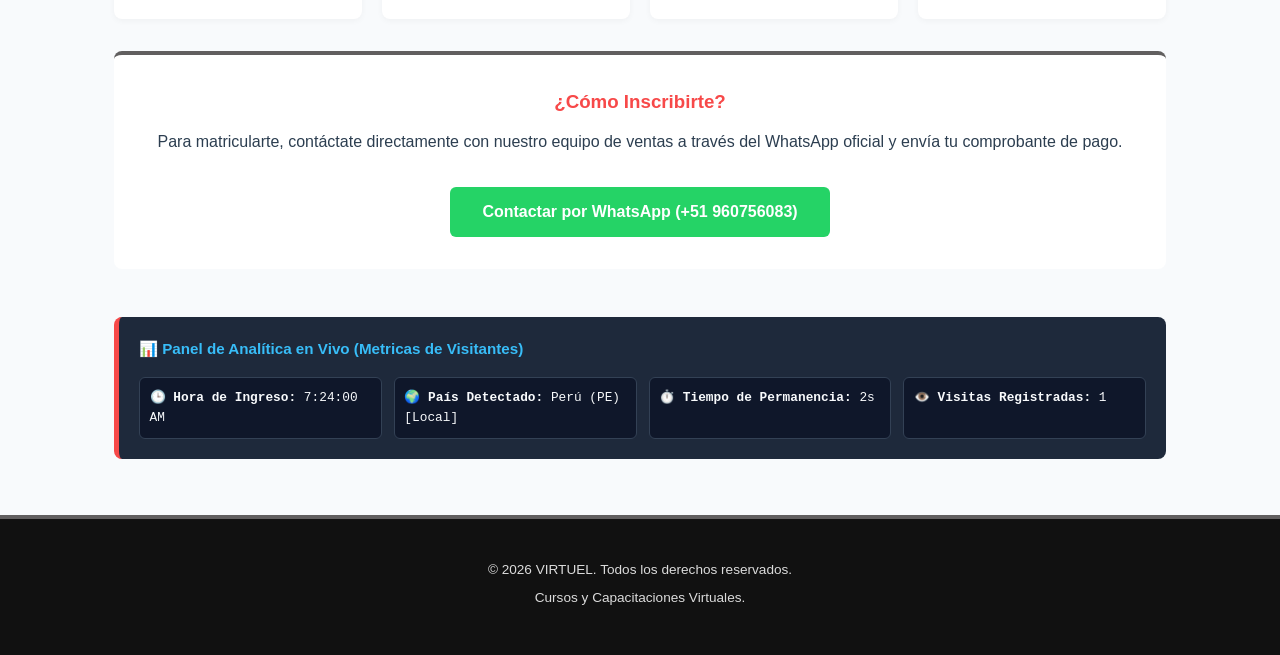
==== commit 9ee0c819: "Update index.html" ====
--- a/index.html
+++ b/index.html
@@ -64,8 +64,8 @@
         }
 
         .logo-img {
-            height: 45px;
-            width: 120px;
+            height: 10px;
+            width: auto;
             object-fit: contain;
         }
 
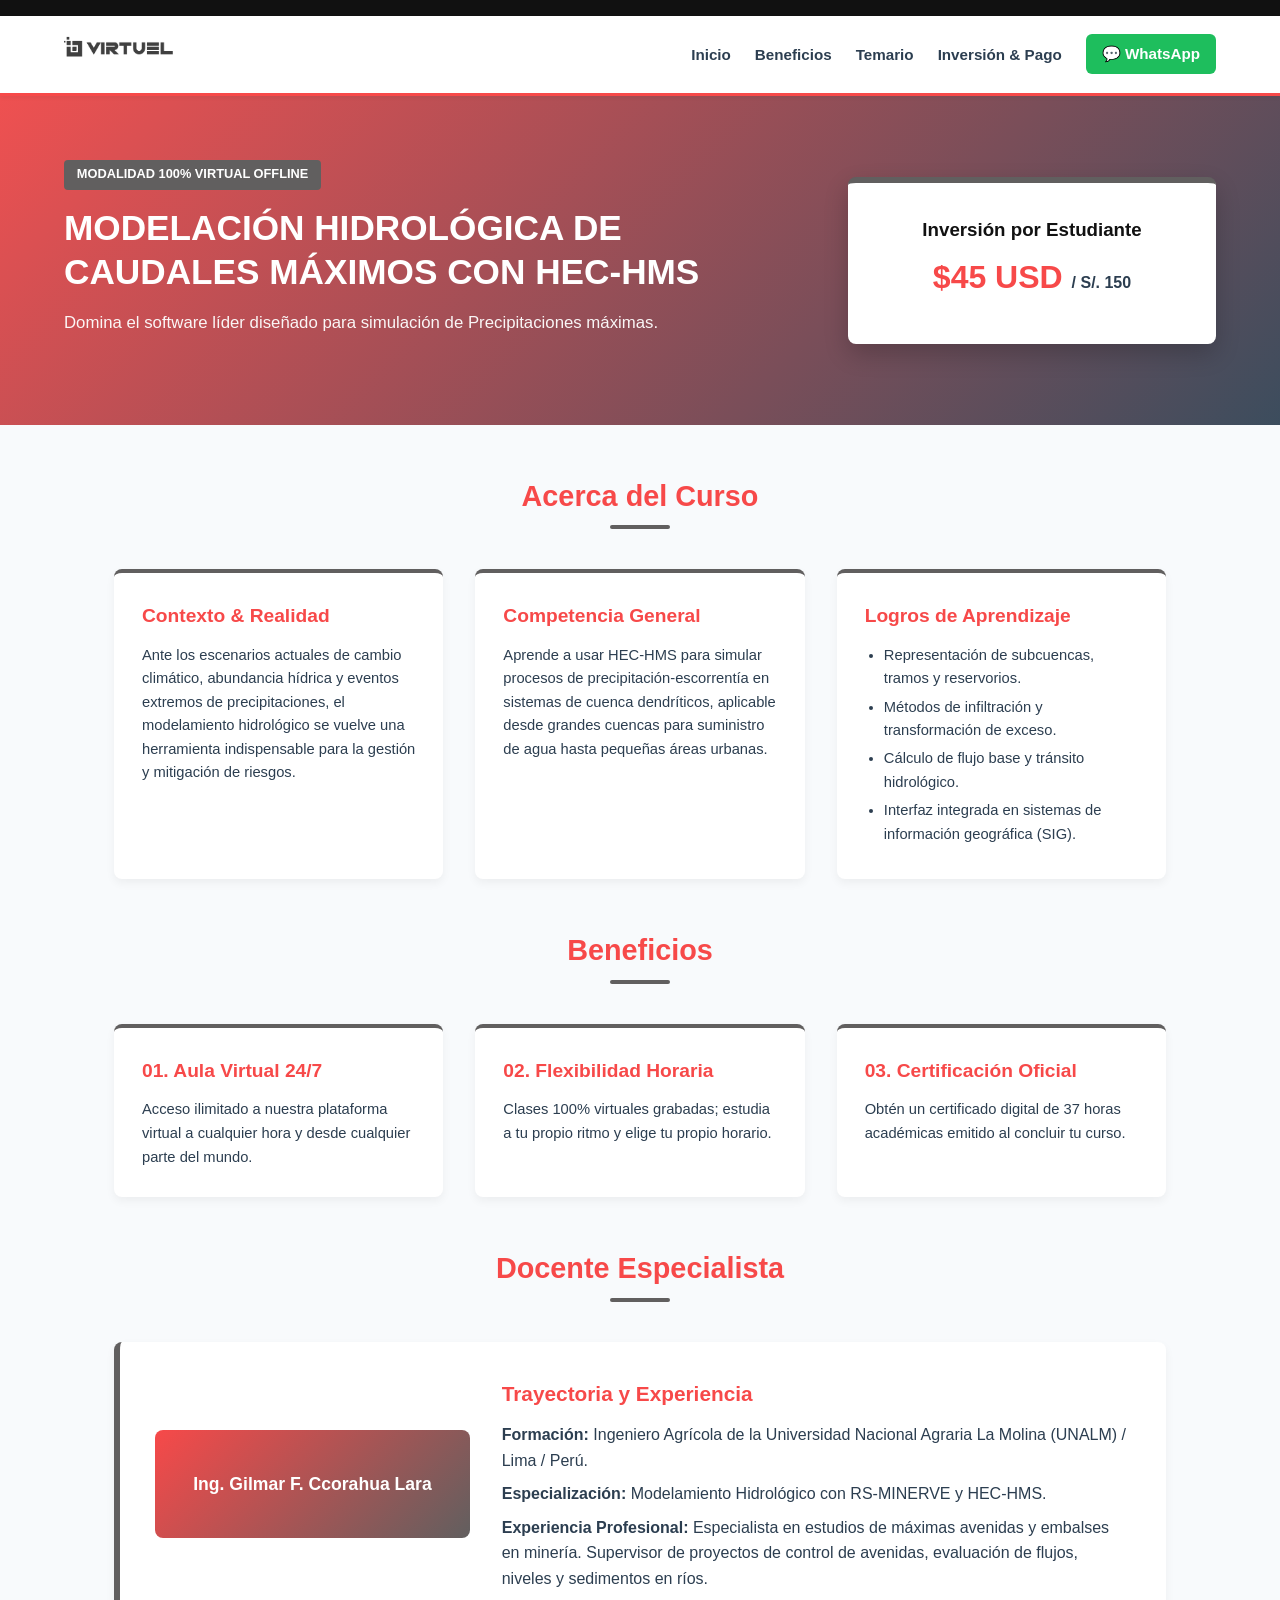
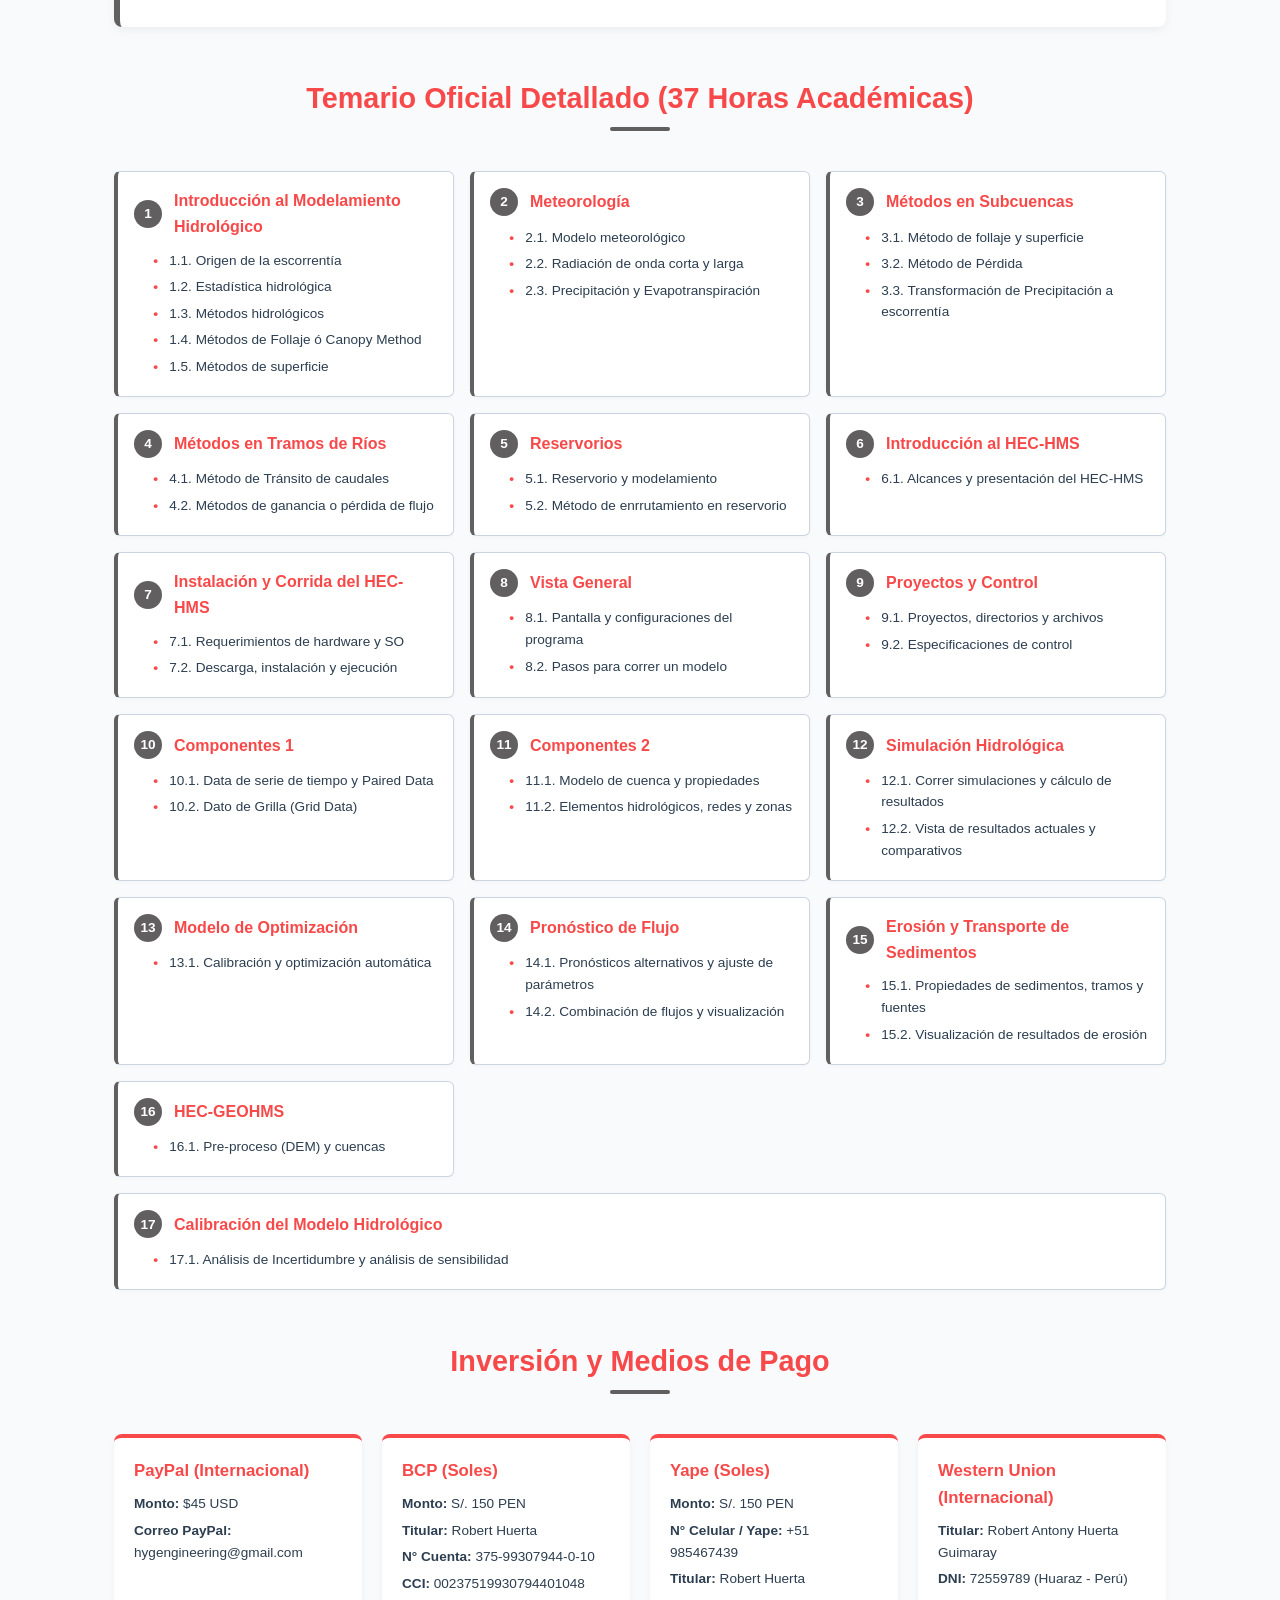
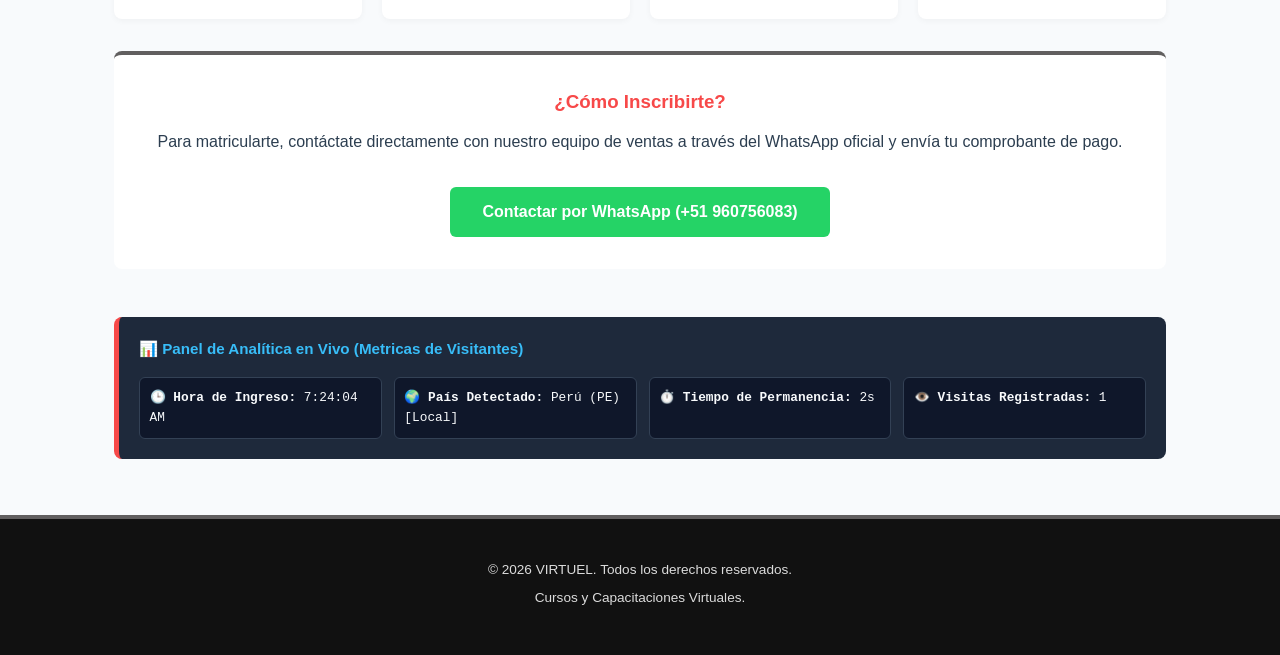
==== commit 3f954693: "Update index.html" ====
--- a/index.html
+++ b/index.html
@@ -64,7 +64,7 @@
         }
 
         .logo-img {
-            height: 10px;
+            height: 20px;
             width: auto;
             object-fit: contain;
         }
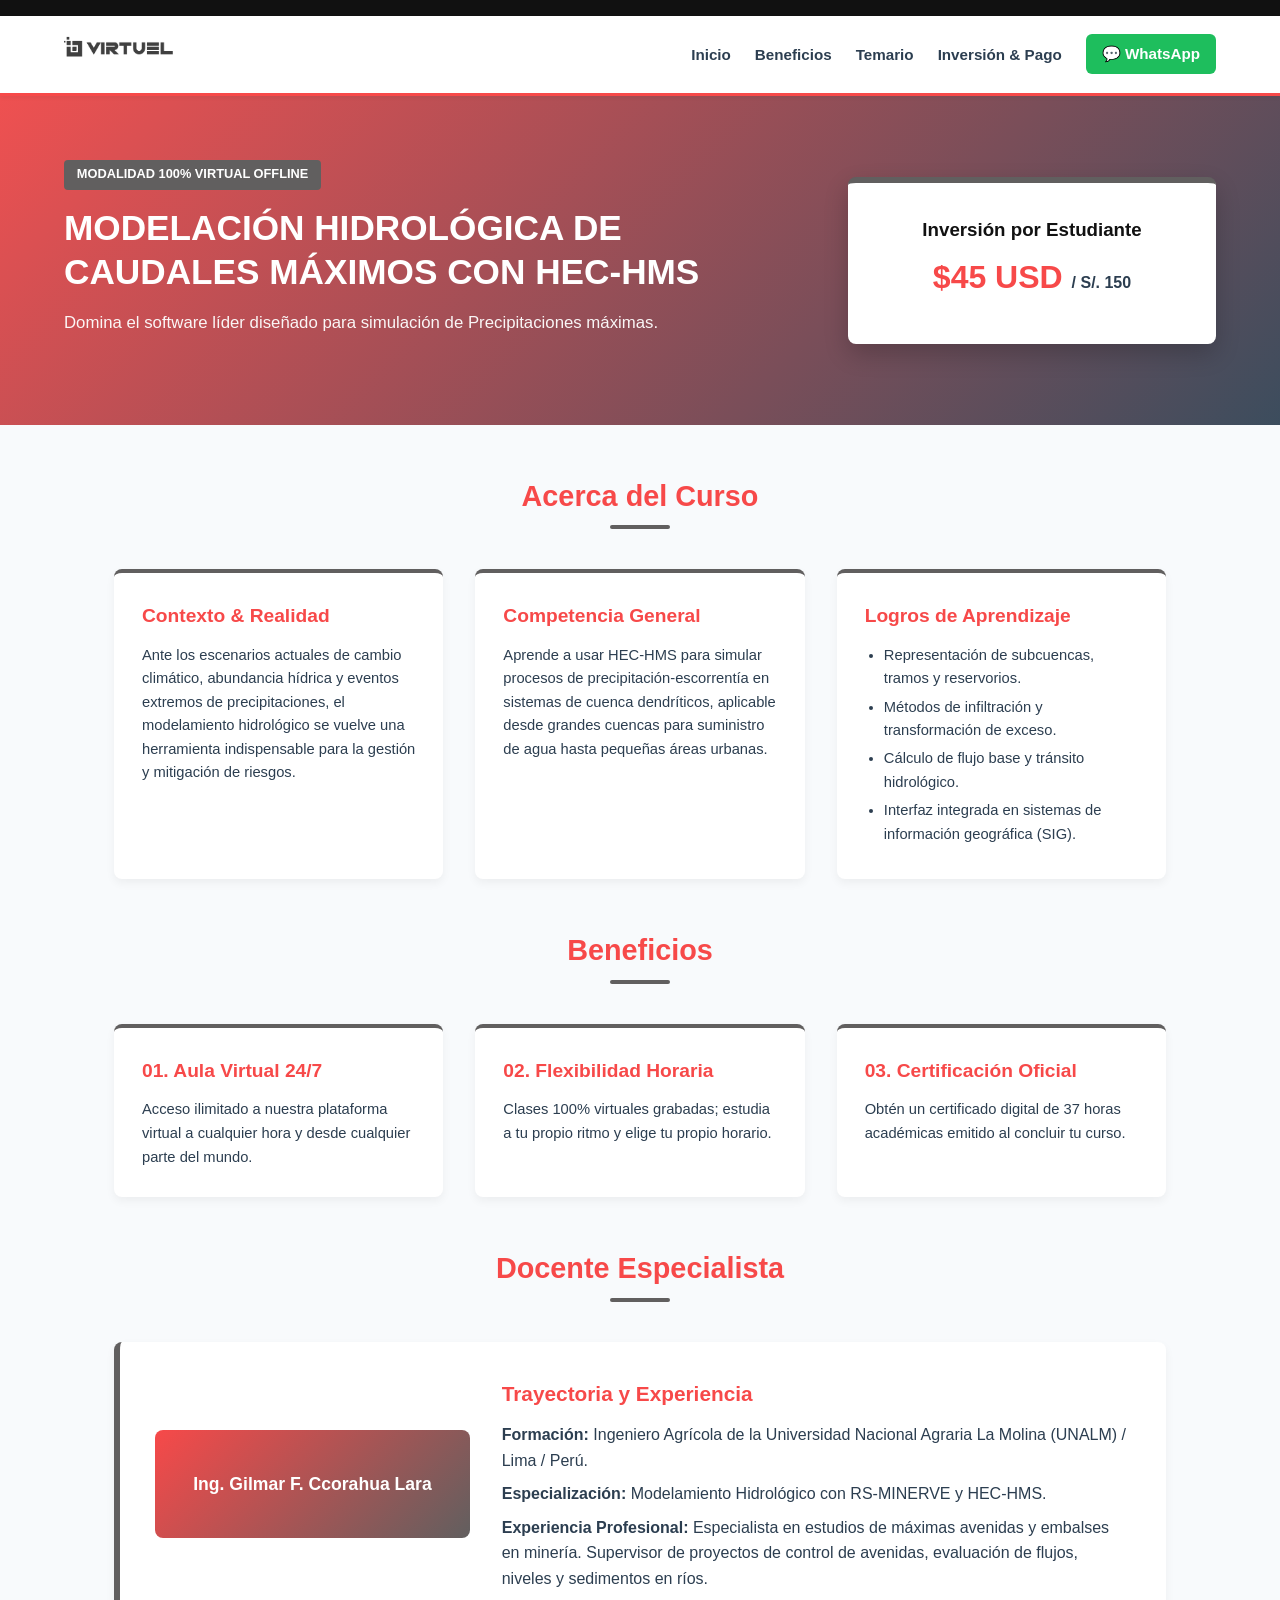
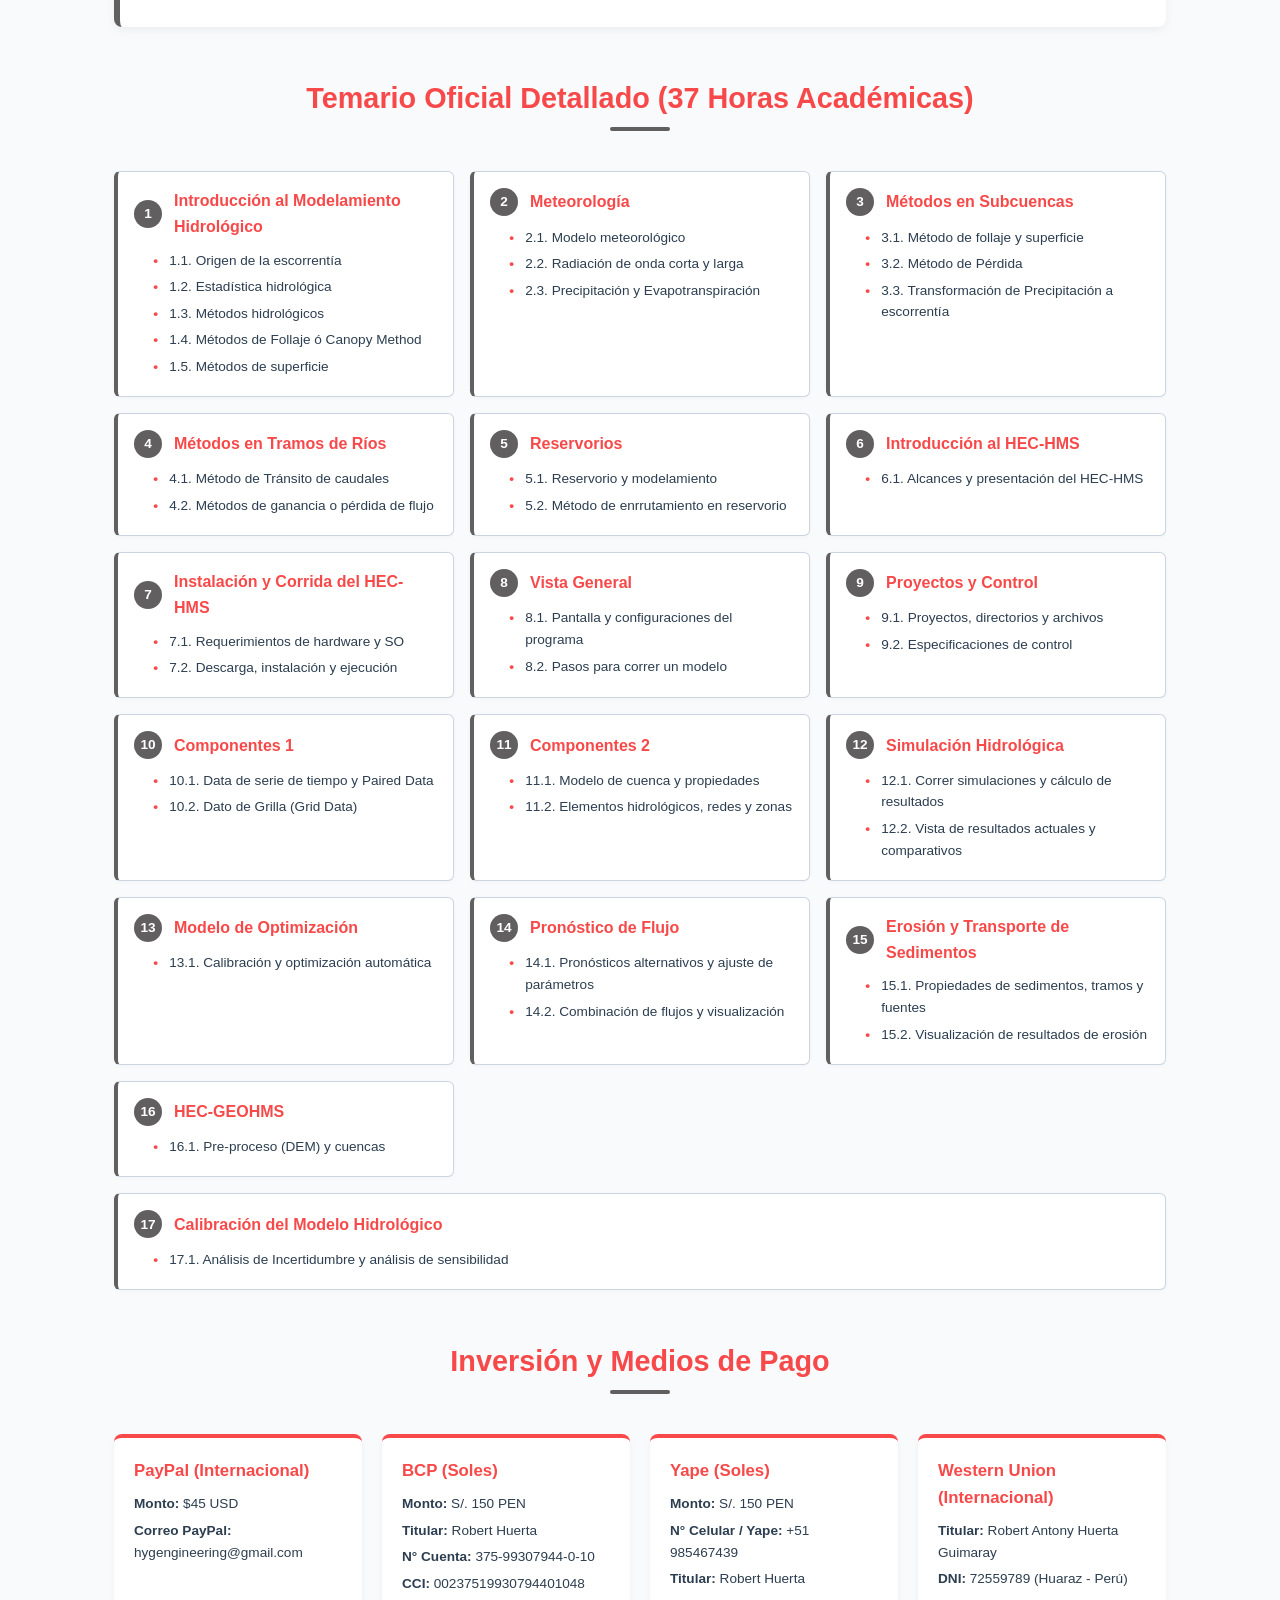
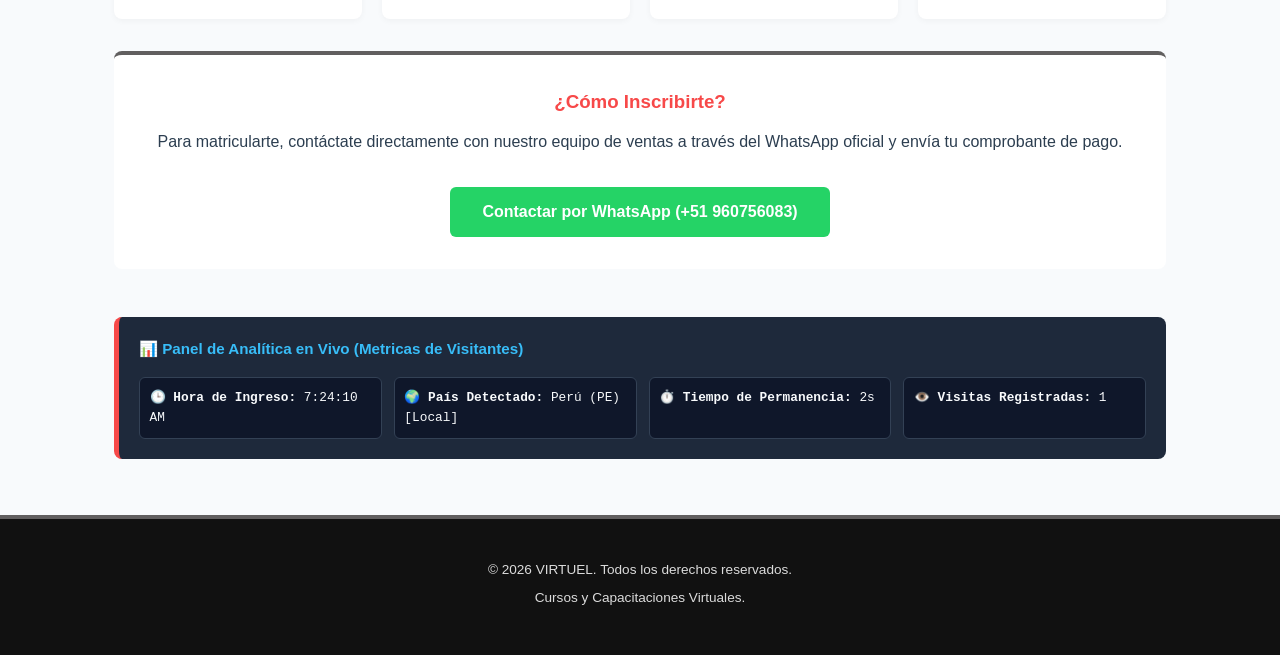
==== commit 0e65dfee: "Update index.html" ====
--- a/index.html
+++ b/index.html
@@ -64,7 +64,7 @@
         }
 
         .logo-img {
-            height: 20px;
+            height: 45px;
             width: auto;
             object-fit: contain;
         }
